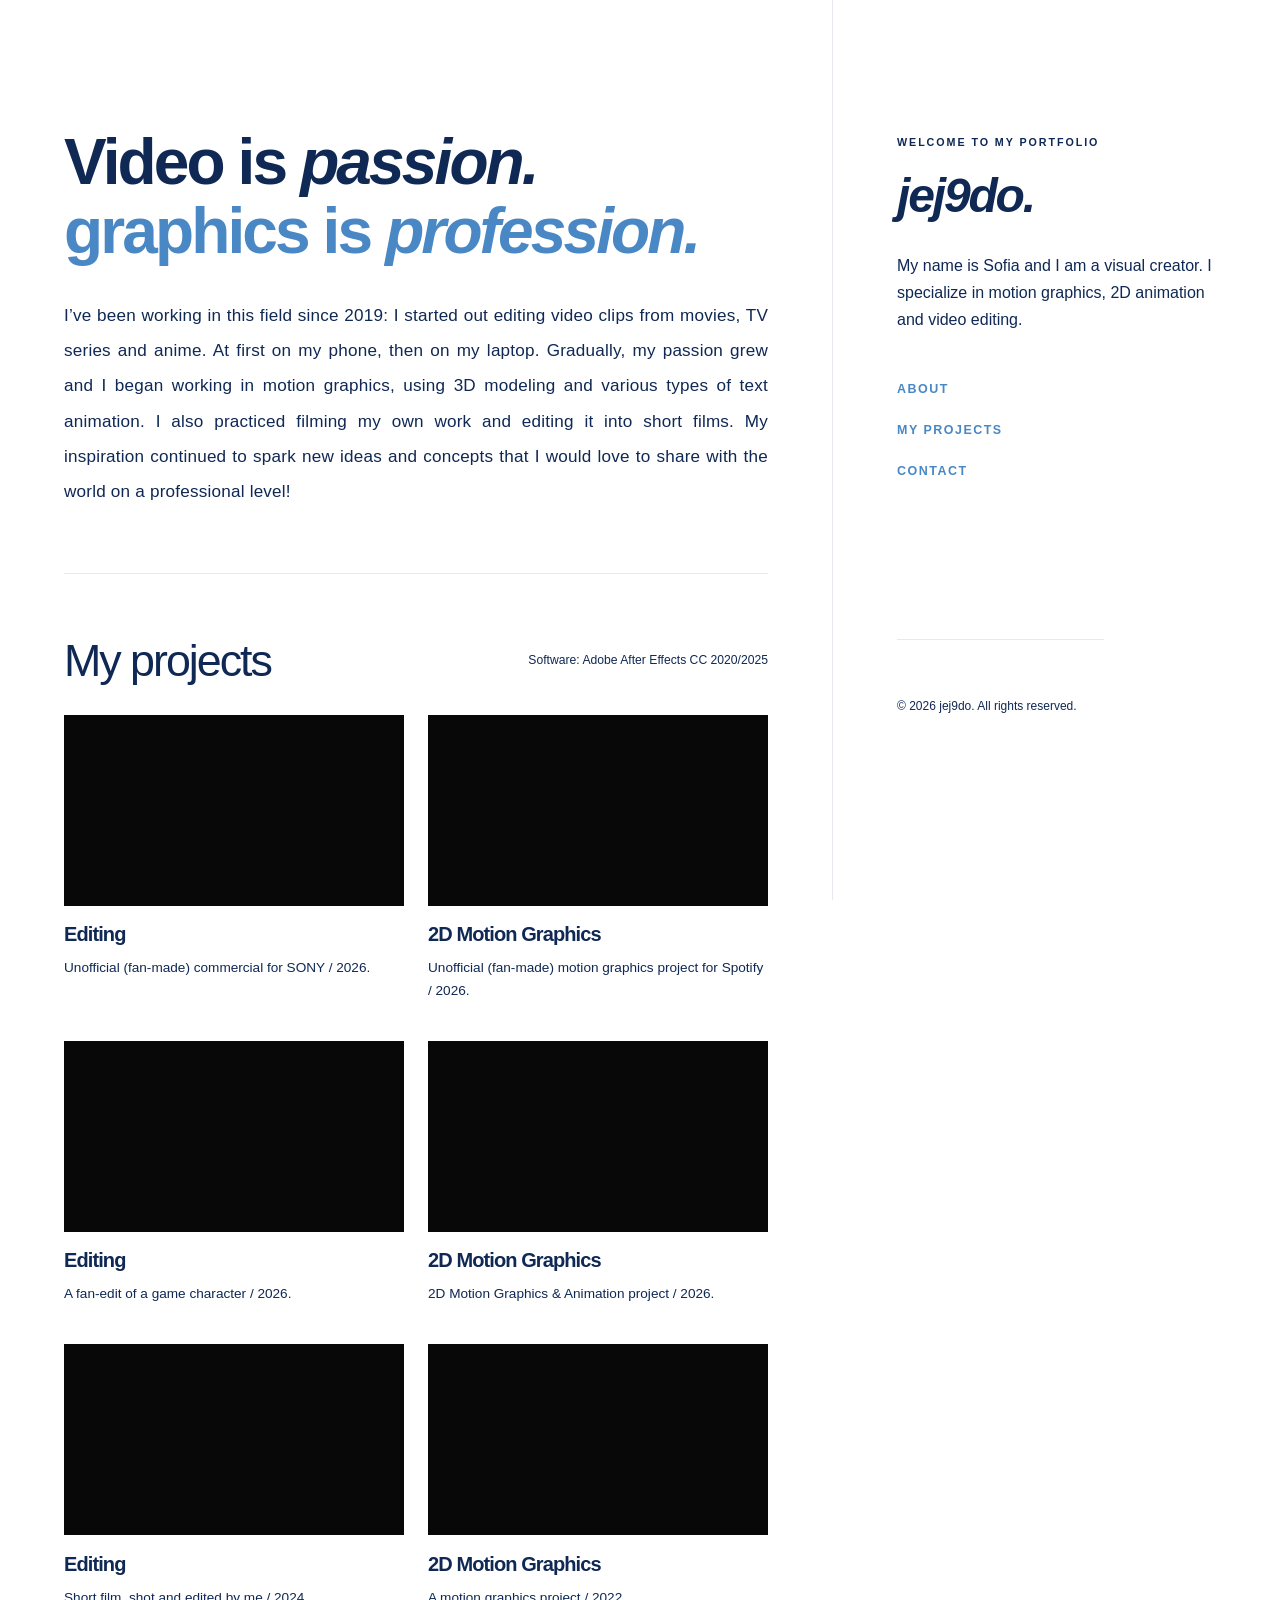
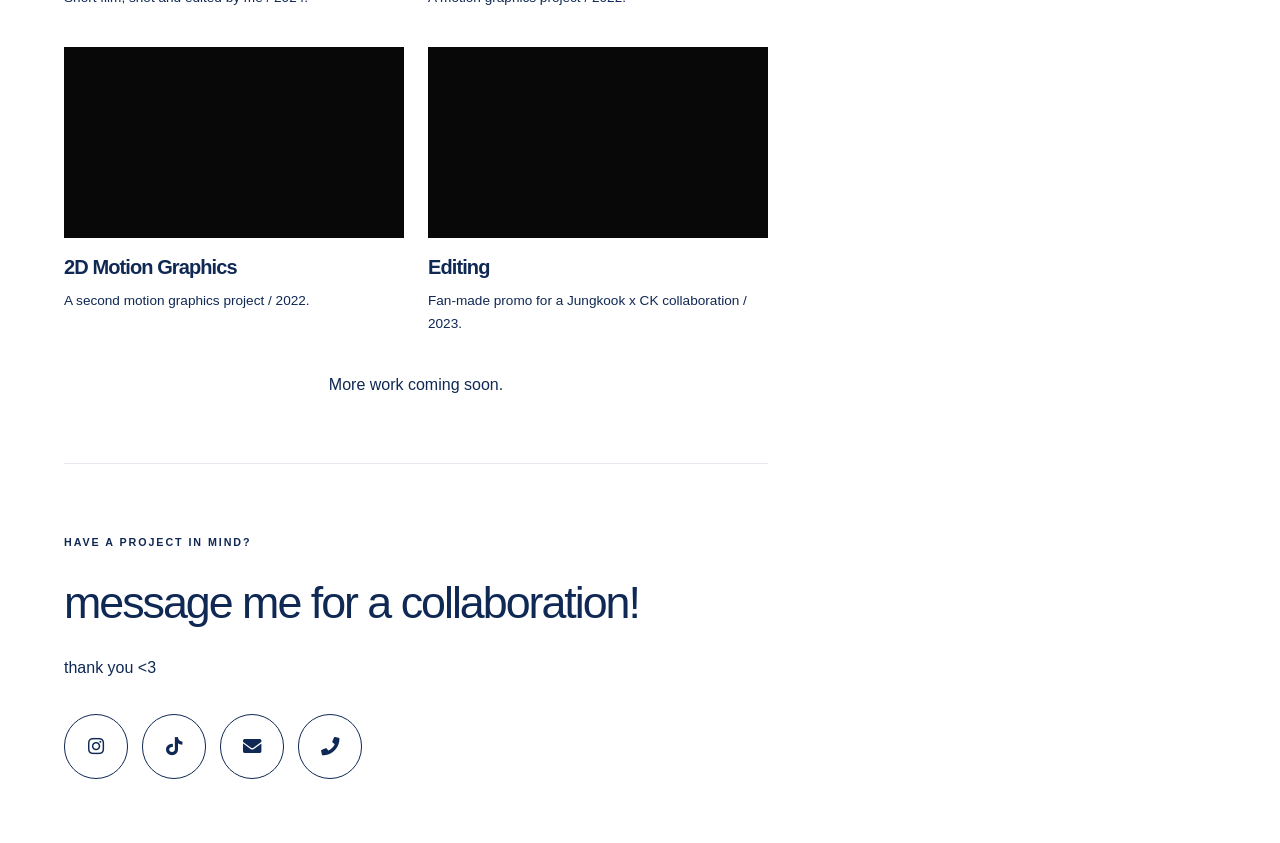
==== index.html @ 946a62a7 "Move welcome label to top of mobile header" ====
<!DOCTYPE HTML>
<html lang="en">
<head>
  <title>jej9do — Video Portfolio</title>
  <meta charset="utf-8" />
  <meta name="viewport" content="width=device-width, initial-scale=1" />
  <meta name="description" content="Video portfolio and visual work by jej9do." />
  <link rel="stylesheet" href="assets/css/main.css" />
  <link rel="stylesheet" href="assets/css/jej9do.css?v=27" />
</head>
<body class="is-preload">
  <header id="header">
    <div class="inner">
      <p class="eyebrow mobile-welcome">WELCOME TO MY PORTFOLIO</p>
      <a class="wordmark" href="#top" aria-label="jej9do home">jej9do<span>.</span></a>
      <p class="tagline">My name is Sofia and I am a visual creator. I specialize in motion graphics, 2D animation and video editing.</p>
      <nav class="site-nav" aria-label="Main navigation">
        <a href="#about">About</a>
        <a href="#work">My projects</a>
        <a href="#contact">Contact</a>
      </nav>
    </div>
  </header>

  <main id="main">
    <section id="about" class="intro">
      <h1>Video is <em>passion.</em><br /><span>graphics is <em>profession.</em></span></h1>
      <p class="intro-copy">I’ve been working in this field since 2019: I started out editing video clips from movies, TV series and anime. At first on my phone, then on my laptop. Gradually, my passion grew and I began working in motion graphics, using 3D modeling and various types of text animation. I also practiced filming my own work and editing it into short films. My inspiration continued to spark new ideas and concepts that I would love to share with the world on a professional level!</p>
    </section>

    <section id="work">
      <div class="project-topline">
        <div class="project-heading">
          <h2>My projects</h2>
        </div>
        <div class="project-software">
          <p><strong>Software:</strong> Adobe After Effects CC 2020/2025</p>
        </div>
      </div>
      <div class="row video-grid">
        <article class="col-6 col-12-xsmall work-item">
          <div class="video-frame video-embed"><iframe src="https://player.vimeo.com/video/1247370291" title="Editing project" allow="autoplay; encrypted-media" allowfullscreen loading="lazy"></iframe></div>
          <p class="project-type"></p><h3>Editing</h3><p>Unofficial (fan-made) commercial for SONY / 2026.</p>
        </article>
        <article class="col-6 col-12-xsmall work-item">
          <div class="video-frame video-embed"><iframe src="https://player.vimeo.com/video/1247359311" title="2D Motion Graphics" allow="autoplay; encrypted-media" allowfullscreen loading="lazy"></iframe></div>
          <p class="project-type"></p><h3>2D Motion Graphics</h3><p>Unofficial (fan-made) motion graphics project for Spotify / 2026.</p>
        </article>
        <article class="col-6 col-12-xsmall work-item">
          <div class="video-frame video-embed"><iframe src="https://player.vimeo.com/video/1247359469" title="Fan-edit" allow="autoplay; encrypted-media" allowfullscreen loading="lazy"></iframe></div>
          <p class="project-type"></p><h3>Editing</h3><p>A fan-edit of a game character / 2026.</p>
        </article>
        <article class="col-6 col-12-xsmall work-item">
          <div class="video-frame video-embed"><iframe src="https://player.vimeo.com/video/1247359435" title="2D Motion Graphics" allow="autoplay; encrypted-media" allowfullscreen loading="lazy"></iframe></div>
          <p class="project-type"></p><h3>2D Motion Graphics</h3><p>2D Motion Graphics & Animation project / 2026.</p>
        </article>
        <article class="col-6 col-12-xsmall work-item">
          <div class="video-frame video-embed"><iframe src="https://player.vimeo.com/video/1247376517" title="Editing project" allow="autoplay; encrypted-media" allowfullscreen loading="lazy"></iframe></div>
          <p class="project-type"></p><h3>Editing</h3><p>Short film, shot and edited by me / 2024.</p>
        </article>
        <article class="col-6 col-12-xsmall work-item featured-work">
          <div class="video-frame video-embed"><iframe src="https://player.vimeo.com/video/1247359525" title="2D Motion Graphics" allow="autoplay; encrypted-media" allowfullscreen loading="lazy"></iframe></div>
          <p class="project-type"></p><h3>2D Motion Graphics</h3><p>A motion graphics project / 2022.</p>
        </article>
        <article class="col-6 col-12-xsmall work-item">
          <div class="video-frame video-embed"><iframe src="https://player.vimeo.com/video/1247361205" title="2D Motion Graphics" allow="autoplay; encrypted-media" allowfullscreen loading="lazy"></iframe></div>
          <p class="project-type"></p><h3>2D Motion Graphics</h3><p>A second motion graphics project / 2022.</p>
        </article>
        <article class="col-6 col-12-xsmall work-item">
          <div class="video-frame video-embed"><iframe src="https://player.vimeo.com/video/1247389402" title="Editing project" allow="autoplay; encrypted-media" allowfullscreen loading="lazy"></iframe></div>
          <p class="project-type"></p><h3>Editing</h3><p>Fan-made promo for a Jungkook x CK collaboration / 2023.</p>
        </article>
      </div>
      <p class="portfolio-note">More work coming soon.</p>
    </section>

    <section id="contact">
      <p class="eyebrow">HAVE A PROJECT IN MIND?</p>
      <h2>message me for a collaboration!</h2>
      <p class="contact-copy">thank you &lt;3</p>
      <div class="contact-links" aria-label="Contact links">
        <a class="contact-button" href="https://www.instagram.com/jej9do/" target="_blank" rel="noopener noreferrer" aria-label="Instagram" title="Instagram"><i class="fab fa-instagram" aria-hidden="true"></i></a>
        <a class="contact-button" href="https://www.tiktok.com/@m4njigg?_r=1&_t=ZS-9BElukKrOI1" target="_blank" rel="noopener noreferrer" aria-label="TikTok" title="TikTok"><i class="fab fa-tiktok" aria-hidden="true"></i></a>
        <a class="contact-button" href="mailto:sofiarzn21@icloud.com" aria-label="Email" title="Email"><i class="fas fa-envelope" aria-hidden="true"></i></a>
        <a class="contact-button" href="tel:+4367762326034" aria-label="Phone" title="Phone"><i class="fas fa-phone" aria-hidden="true"></i></a>
      </div>
    </section>
  </main>

  <footer id="footer">
    <div class="inner">
      <p class="copyright">© 2026 jej9do. All rights reserved.</p>
    </div>
  </footer>

  <script src="assets/js/jquery.min.js"></script>
  <script src="assets/js/browser.min.js"></script>
  <script src="assets/js/breakpoints.min.js"></script>
  <script src="assets/js/util.js"></script>
  <script src="assets/js/main.js"></script>
</body>
</html>
---- assets/css/main.css ----
@import url("fontawesome-all.min.css");
@import url("https://fonts.googleapis.com/css?family=Source+Sans+Pro:400,400italic");

/*
	Strata by HTML5 UP
	html5up.net | @ajlkn
	Free for personal and commercial use under the CCA 3.0 license (html5up.net/license)
*/

html, body, div, span, applet, object,
iframe, h1, h2, h3, h4, h5, h6, p, blockquote,
pre, a, abbr, acronym, address, big, cite,
code, del, dfn, em, img, ins, kbd, q, s, samp,
small, strike, strong, sub, sup, tt, var, b,
u, i, center, dl, dt, dd, ol, ul, li, fieldset,
form, label, legend, table, caption, tbody,
tfoot, thead, tr, th, td, article, aside,
canvas, details, embed, figure, figcaption,
footer, header, hgroup, menu, nav, output, ruby,
section, summary, time, mark, audio, video {
	margin: 0;
	padding: 0;
	border: 0;
	font-size: 100%;
	font: inherit;
	vertical-align: baseline;}

article, aside, details, figcaption, figure,
footer, header, hgroup, menu, nav, section {
	display: block;}

body {
	line-height: 1;
}

ol, ul {
	list-style: none;
}

blockquote, q {
	quotes: none;
}

	blockquote:before, blockquote:after, q:before, q:after {
		content: '';
		content: none;
	}

table {
	border-collapse: collapse;
	border-spacing: 0;
}

body {
	-webkit-text-size-adjust: none;
}

mark {
	background-color: transparent;
	color: inherit;
}

input::-moz-focus-inner {
	border: 0;
	padding: 0;
}

input, select, textarea {
	-moz-appearance: none;
	-webkit-appearance: none;
	-ms-appearance: none;
	appearance: none;
}

/* Basic */

	html {
		box-sizing: border-box;
	}

	*, *:before, *:after {
		box-sizing: inherit;
	}

	body {
		background: #fff;
	}

		body.is-preload *, body.is-preload *:before, body.is-preload *:after {
			-moz-animation: none !important;
			-webkit-animation: none !important;
			-ms-animation: none !important;
			animation: none !important;
			-moz-transition: none !important;
			-webkit-transition: none !important;
			-ms-transition: none !important;
			transition: none !important;
		}

	body, input, select, textarea {
		color: #a2a2a2;
		font-family: "Source Sans Pro", Helvetica, sans-serif;
		font-size: 16pt;
		font-weight: 400;
		line-height: 1.75em;
	}

	a {
		-moz-transition: color 0.2s ease-in-out, border-color 0.2s ease-in-out;
		-webkit-transition: color 0.2s ease-in-out, border-color 0.2s ease-in-out;
		-ms-transition: color 0.2s ease-in-out, border-color 0.2s ease-in-out;
		transition: color 0.2s ease-in-out, border-color 0.2s ease-in-out;
		border-bottom: dotted 1px;
		color: #49bf9d;
		text-decoration: none;
	}

		a:hover {
			border-bottom-color: transparent;
			color: #49bf9d !important;
			text-decoration: none;
		}

	strong, b {
		color: #787878;
		font-weight: 400;
	}

	em, i {
		font-style: italic;
	}

	p {
		margin: 0 0 2em 0;
	}

	h1, h2, h3, h4, h5, h6 {
		color: #787878;
		font-weight: 400;
		line-height: 1em;
		margin: 0 0 1em 0;
	}

		h1 a, h2 a, h3 a, h4 a, h5 a, h6 a {
			color: inherit;
			text-decoration: none;
		}

	h1 {
		font-size: 2em;
		line-height: 1.5em;
	}

	h2 {
		font-size: 1.5em;
		line-height: 1.5em;
	}

	h3 {
		font-size: 1.25em;
		line-height: 1.5em;
	}

	h4 {
		font-size: 1.1em;
		line-height: 1.5em;
	}

	h5 {
		font-size: 0.9em;
		line-height: 1.5em;
	}

	h6 {
		font-size: 0.7em;
		line-height: 1.5em;
	}

	sub {
		font-size: 0.8em;
		position: relative;
		top: 0.5em;
	}

	sup {
		font-size: 0.8em;
		position: relative;
		top: -0.5em;
	}

	hr {
		border: 0;
		border-bottom: solid 2px #efefef;
		margin: 2em 0;
	}

		hr.major {
			margin: 3em 0;
		}

	blockquote {
		border-left: solid 6px #efefef;
		font-style: italic;
		margin: 0 0 2em 0;
		padding: 0.5em 0 0.5em 1.5em;
	}

	code {
		background: #f7f7f7;
		border-radius: 0.35em;
		border: solid 2px #efefef;
		font-family: "Courier New", monospace;
		font-size: 0.9em;
		margin: 0 0.25em;
		padding: 0.25em 0.65em;
	}

	pre {
		-webkit-overflow-scrolling: touch;
		font-family: "Courier New", monospace;
		font-size: 0.9em;
		margin: 0 0 2em 0;
	}

		pre code {
			display: block;
			line-height: 1.75em;
			padding: 1em 1.5em;
			overflow-x: auto;
		}

	.align-left {
		text-align: left;
	}

	.align-center {
		text-align: center;
	}

	.align-right {
		text-align: right;
	}

/* Container */

	.container {
		margin: 0 auto;
		max-width: calc(100% - 4em);
		width: 100%;
	}

		.container.xsmall {
			width: 25%;
		}

		.container.small {
			width: 50%;
		}

		.container.medium {
			width: 75%;
		}

		.container.large {
			width: 125%;
		}

		.container.xlarge {
			width: 150%;
		}

		.container.max {
			width: 100%;
		}

		@media screen and (max-width: 980px) {

			.container {
				width: 100% !important;
				max-width: 100% !important;
			}

		}

		@media screen and (max-width: 480px) {

			.container {
				max-width: calc(100% - 3em);
			}

		}

/* Row */

	.row {
		display: flex;
		flex-wrap: wrap;
		box-sizing: border-box;
		align-items: stretch;
	}

		.row > * {
			box-sizing: border-box;
		}

		.row.gtr-uniform > * > :last-child {
			margin-bottom: 0;
		}

		.row.aln-left {
			justify-content: flex-start;
		}

		.row.aln-center {
			justify-content: center;
		}

		.row.aln-right {
			justify-content: flex-end;
		}

		.row.aln-top {
			align-items: flex-start;
		}

		.row.aln-middle {
			align-items: center;
		}

		.row.aln-bottom {
			align-items: flex-end;
		}

		.row > .imp {
			order: -1;
		}

		.row > .col-1 {
			width: 8.33333%;
		}

		.row > .off-1 {
			margin-left: 8.33333%;
		}

		.row > .col-2 {
			width: 16.66667%;
		}

		.row > .off-2 {
			margin-left: 16.66667%;
		}

		.row > .col-3 {
			width: 25%;
		}

		.row > .off-3 {
			margin-left: 25%;
		}

		.row > .col-4 {
			width: 33.33333%;
		}

		.row > .off-4 {
			margin-left: 33.33333%;
		}

		.row > .col-5 {
			width: 41.66667%;
		}

		.row > .off-5 {
			margin-left: 41.66667%;
		}

		.row > .col-6 {
			width: 50%;
		}

		.row > .off-6 {
			margin-left: 50%;
		}

		.row > .col-7 {
			width: 58.33333%;
		}

		.row > .off-7 {
			margin-left: 58.33333%;
		}

		.row > .col-8 {
			width: 66.66667%;
		}

		.row > .off-8 {
			margin-left: 66.66667%;
		}

		.row > .col-9 {
			width: 75%;
		}

		.row > .off-9 {
			margin-left: 75%;
		}

		.row > .col-10 {
			width: 83.33333%;
		}

		.row > .off-10 {
			margin-left: 83.33333%;
		}

		.row > .col-11 {
			width: 91.66667%;
		}

		.row > .off-11 {
			margin-left: 91.66667%;
		}

		.row > .col-12 {
			width: 100%;
		}

		.row > .off-12 {
			margin-left: 100%;
		}

		.row.gtr-0 {
			margin-top: 0;
			margin-left: 0em;
		}

			.row.gtr-0 > * {
				padding: 0 0 0 0em;
			}

			.row.gtr-0.gtr-uniform {
				margin-top: 0em;
			}

				.row.gtr-0.gtr-uniform > * {
					padding-top: 0em;
				}

		.row.gtr-25 {
			margin-top: 0;
			margin-left: -0.625em;
		}

			.row.gtr-25 > * {
				padding: 0 0 0 0.625em;
			}

			.row.gtr-25.gtr-uniform {
				margin-top: -0.625em;
			}

				.row.gtr-25.gtr-uniform > * {
					padding-top: 0.625em;
				}

		.row.gtr-50 {
			margin-top: 0;
			margin-left: -1.25em;
		}

			.row.gtr-50 > * {
				padding: 0 0 0 1.25em;
			}

			.row.gtr-50.gtr-uniform {
				margin-top: -1.25em;
			}

				.row.gtr-50.gtr-uniform > * {
					padding-top: 1.25em;
				}

		.row {
			margin-top: 0;
			margin-left: -2.5em;
		}

			.row > * {
				padding: 0 0 0 2.5em;
			}

			.row.gtr-uniform {
				margin-top: -2.5em;
			}

				.row.gtr-uniform > * {
					padding-top: 2.5em;
				}

		.row.gtr-150 {
			margin-top: 0;
			margin-left: -3.75em;
		}

			.row.gtr-150 > * {
				padding: 0 0 0 3.75em;
			}

			.row.gtr-150.gtr-uniform {
				margin-top: -3.75em;
			}

				.row.gtr-150.gtr-uniform > * {
					padding-top: 3.75em;
				}

		.row.gtr-200 {
			margin-top: 0;
			margin-left: -5em;
		}

			.row.gtr-200 > * {
				padding: 0 0 0 5em;
			}

			.row.gtr-200.gtr-uniform {
				margin-top: -5em;
			}

				.row.gtr-200.gtr-uniform > * {
					padding-top: 5em;
				}

		@media screen and (max-width: 1800px) {

			.row {
				display: flex;
				flex-wrap: wrap;
				box-sizing: border-box;
				align-items: stretch;
			}

				.row > * {
					box-sizing: border-box;
				}

				.row.gtr-uniform > * > :last-child {
					margin-bottom: 0;
				}

				.row.aln-left {
					justify-content: flex-start;
				}

				.row.aln-center {
					justify-content: center;
				}

				.row.aln-right {
					justify-content: flex-end;
				}

				.row.aln-top {
					align-items: flex-start;
				}

				.row.aln-middle {
					align-items: center;
				}

				.row.aln-bottom {
					align-items: flex-end;
				}

				.row > .imp-xlarge {
					order: -1;
				}

				.row > .col-1-xlarge {
					width: 8.33333%;
				}

				.row > .off-1-xlarge {
					margin-left: 8.33333%;
				}

				.row > .col-2-xlarge {
					width: 16.66667%;
				}

				.row > .off-2-xlarge {
					margin-left: 16.66667%;
				}

				.row > .col-3-xlarge {
					width: 25%;
				}

				.row > .off-3-xlarge {
					margin-left: 25%;
				}

				.row > .col-4-xlarge {
					width: 33.33333%;
				}

				.row > .off-4-xlarge {
					margin-left: 33.33333%;
				}

				.row > .col-5-xlarge {
					width: 41.66667%;
				}

				.row > .off-5-xlarge {
					margin-left: 41.66667%;
				}

				.row > .col-6-xlarge {
					width: 50%;
				}

				.row > .off-6-xlarge {
					margin-left: 50%;
				}

				.row > .col-7-xlarge {
					width: 58.33333%;
				}

				.row > .off-7-xlarge {
					margin-left: 58.33333%;
				}

				.row > .col-8-xlarge {
					width: 66.66667%;
				}

				.row > .off-8-xlarge {
					margin-left: 66.66667%;
				}

				.row > .col-9-xlarge {
					width: 75%;
				}

				.row > .off-9-xlarge {
					margin-left: 75%;
				}

				.row > .col-10-xlarge {
					width: 83.33333%;
				}

				.row > .off-10-xlarge {
					margin-left: 83.33333%;
				}

				.row > .col-11-xlarge {
					width: 91.66667%;
				}

				.row > .off-11-xlarge {
					margin-left: 91.66667%;
				}

				.row > .col-12-xlarge {
					width: 100%;
				}

				.row > .off-12-xlarge {
					margin-left: 100%;
				}

				.row.gtr-0 {
					margin-top: 0;
					margin-left: 0em;
				}

					.row.gtr-0 > * {
						padding: 0 0 0 0em;
					}

					.row.gtr-0.gtr-uniform {
						margin-top: 0em;
					}

						.row.gtr-0.gtr-uniform > * {
							padding-top: 0em;
						}

				.row.gtr-25 {
					margin-top: 0;
					margin-left: -0.625em;
				}

					.row.gtr-25 > * {
						padding: 0 0 0 0.625em;
					}

					.row.gtr-25.gtr-uniform {
						margin-top: -0.625em;
					}

						.row.gtr-25.gtr-uniform > * {
							padding-top: 0.625em;
						}

				.row.gtr-50 {
					margin-top: 0;
					margin-left: -1.25em;
				}

					.row.gtr-50 > * {
						padding: 0 0 0 1.25em;
					}

					.row.gtr-50.gtr-uniform {
						margin-top: -1.25em;
					}

						.row.gtr-50.gtr-uniform > * {
							padding-top: 1.25em;
						}

				.row {
					margin-top: 0;
					margin-left: -2.5em;
				}

					.row > * {
						padding: 0 0 0 2.5em;
					}

					.row.gtr-uniform {
						margin-top: -2.5em;
					}

						.row.gtr-uniform > * {
							padding-top: 2.5em;
						}

				.row.gtr-150 {
					margin-top: 0;
					margin-left: -3.75em;
				}

					.row.gtr-150 > * {
						padding: 0 0 0 3.75em;
					}

					.row.gtr-150.gtr-uniform {
						margin-top: -3.75em;
					}

						.row.gtr-150.gtr-uniform > * {
							padding-top: 3.75em;
						}

				.row.gtr-200 {
					margin-top: 0;
					margin-left: -5em;
				}

					.row.gtr-200 > * {
						padding: 0 0 0 5em;
					}

					.row.gtr-200.gtr-uniform {
						margin-top: -5em;
					}

						.row.gtr-200.gtr-uniform > * {
							padding-top: 5em;
						}

		}

		@media screen and (max-width: 1280px) {

			.row {
				display: flex;
				flex-wrap: wrap;
				box-sizing: border-box;
				align-items: stretch;
			}

				.row > * {
					box-sizing: border-box;
				}

				.row.gtr-uniform > * > :last-child {
					margin-bottom: 0;
				}

				.row.aln-left {
					justify-content: flex-start;
				}

				.row.aln-center {
					justify-content: center;
				}

				.row.aln-right {
					justify-content: flex-end;
				}

				.row.aln-top {
					align-items: flex-start;
				}

				.row.aln-middle {
					align-items: center;
				}

				.row.aln-bottom {
					align-items: flex-end;
				}

				.row > .imp-large {
					order: -1;
				}

				.row > .col-1-large {
					width: 8.33333%;
				}

				.row > .off-1-large {
					margin-left: 8.33333%;
				}

				.row > .col-2-large {
					width: 16.66667%;
				}

				.row > .off-2-large {
					margin-left: 16.66667%;
				}

				.row > .col-3-large {
					width: 25%;
				}

				.row > .off-3-large {
					margin-left: 25%;
				}

				.row > .col-4-large {
					width: 33.33333%;
				}

				.row > .off-4-large {
					margin-left: 33.33333%;
				}

				.row > .col-5-large {
					width: 41.66667%;
				}

				.row > .off-5-large {
					margin-left: 41.66667%;
				}

				.row > .col-6-large {
					width: 50%;
				}

				.row > .off-6-large {
					margin-left: 50%;
				}

				.row > .col-7-large {
					width: 58.33333%;
				}

				.row > .off-7-large {
					margin-left: 58.33333%;
				}

				.row > .col-8-large {
					width: 66.66667%;
				}

				.row > .off-8-large {
					margin-left: 66.66667%;
				}

				.row > .col-9-large {
					width: 75%;
				}

				.row > .off-9-large {
					margin-left: 75%;
				}

				.row > .col-10-large {
					width: 83.33333%;
				}

				.row > .off-10-large {
					margin-left: 83.33333%;
				}

				.row > .col-11-large {
					width: 91.66667%;
				}

				.row > .off-11-large {
					margin-left: 91.66667%;
				}

				.row > .col-12-large {
					width: 100%;
				}

				.row > .off-12-large {
					margin-left: 100%;
				}

				.row.gtr-0 {
					margin-top: 0;
					margin-left: 0em;
				}

					.row.gtr-0 > * {
						padding: 0 0 0 0em;
					}

					.row.gtr-0.gtr-uniform {
						margin-top: 0em;
					}

						.row.gtr-0.gtr-uniform > * {
							padding-top: 0em;
						}

				.row.gtr-25 {
					margin-top: 0;
					margin-left: -0.5em;
				}

					.row.gtr-25 > * {
						padding: 0 0 0 0.5em;
					}

					.row.gtr-25.gtr-uniform {
						margin-top: -0.5em;
					}

						.row.gtr-25.gtr-uniform > * {
							padding-top: 0.5em;
						}

				.row.gtr-50 {
					margin-top: 0;
					margin-left: -1em;
				}

					.row.gtr-50 > * {
						padding: 0 0 0 1em;
					}

					.row.gtr-50.gtr-uniform {
						margin-top: -1em;
					}

						.row.gtr-50.gtr-uniform > * {
							padding-top: 1em;
						}

				.row {
					margin-top: 0;
					margin-left: -2em;
				}

					.row > * {
						padding: 0 0 0 2em;
					}

					.row.gtr-uniform {
						margin-top: -2em;
					}

						.row.gtr-uniform > * {
							padding-top: 2em;
						}

				.row.gtr-150 {
					margin-top: 0;
					margin-left: -3em;
				}

					.row.gtr-150 > * {
						padding: 0 0 0 3em;
					}

					.row.gtr-150.gtr-uniform {
						margin-top: -3em;
					}

						.row.gtr-150.gtr-uniform > * {
							padding-top: 3em;
						}

				.row.gtr-200 {
					margin-top: 0;
					margin-left: -4em;
				}

					.row.gtr-200 > * {
						padding: 0 0 0 4em;
					}

					.row.gtr-200.gtr-uniform {
						margin-top: -4em;
					}

						.row.gtr-200.gtr-uniform > * {
							padding-top: 4em;
						}

		}

		@media screen and (max-width: 980px) {

			.row {
				display: flex;
				flex-wrap: wrap;
				box-sizing: border-box;
				align-items: stretch;
			}

				.row > * {
					box-sizing: border-box;
				}

				.row.gtr-uniform > * > :last-child {
					margin-bottom: 0;
				}

				.row.aln-left {
					justify-content: flex-start;
				}

				.row.aln-center {
					justify-content: center;
				}

				.row.aln-right {
					justify-content: flex-end;
				}

				.row.aln-top {
					align-items: flex-start;
				}

				.row.aln-middle {
					align-items: center;
				}

				.row.aln-bottom {
					align-items: flex-end;
				}

				.row > .imp-medium {
					order: -1;
				}

				.row > .col-1-medium {
					width: 8.33333%;
				}

				.row > .off-1-medium {
					margin-left: 8.33333%;
				}

				.row > .col-2-medium {
					width: 16.66667%;
				}

				.row > .off-2-medium {
					margin-left: 16.66667%;
				}

				.row > .col-3-medium {
					width: 25%;
				}

				.row > .off-3-medium {
					margin-left: 25%;
				}

				.row > .col-4-medium {
					width: 33.33333%;
				}

				.row > .off-4-medium {
					margin-left: 33.33333%;
				}

				.row > .col-5-medium {
					width: 41.66667%;
				}

				.row > .off-5-medium {
					margin-left: 41.66667%;
				}

				.row > .col-6-medium {
					width: 50%;
				}

				.row > .off-6-medium {
					margin-left: 50%;
				}

				.row > .col-7-medium {
					width: 58.33333%;
				}

				.row > .off-7-medium {
					margin-left: 58.33333%;
				}

				.row > .col-8-medium {
					width: 66.66667%;
				}

				.row > .off-8-medium {
					margin-left: 66.66667%;
				}

				.row > .col-9-medium {
					width: 75%;
				}

				.row > .off-9-medium {
					margin-left: 75%;
				}

				.row > .col-10-medium {
					width: 83.33333%;
				}

				.row > .off-10-medium {
					margin-left: 83.33333%;
				}

				.row > .col-11-medium {
					width: 91.66667%;
				}

				.row > .off-11-medium {
					margin-left: 91.66667%;
				}

				.row > .col-12-medium {
					width: 100%;
				}

				.row > .off-12-medium {
					margin-left: 100%;
				}

				.row.gtr-0 {
					margin-top: 0;
					margin-left: 0em;
				}

					.row.gtr-0 > * {
						padding: 0 0 0 0em;
					}

					.row.gtr-0.gtr-uniform {
						margin-top: 0em;
					}

						.row.gtr-0.gtr-uniform > * {
							padding-top: 0em;
						}

				.row.gtr-25 {
					margin-top: 0;
					margin-left: -0.5em;
				}

					.row.gtr-25 > * {
						padding: 0 0 0 0.5em;
					}

					.row.gtr-25.gtr-uniform {
						margin-top: -0.5em;
					}

						.row.gtr-25.gtr-uniform > * {
							padding-top: 0.5em;
						}

				.row.gtr-50 {
					margin-top: 0;
					margin-left: -1em;
				}

					.row.gtr-50 > * {
						padding: 0 0 0 1em;
					}

					.row.gtr-50.gtr-uniform {
						margin-top: -1em;
					}

						.row.gtr-50.gtr-uniform > * {
							padding-top: 1em;
						}

				.row {
					margin-top: 0;
					margin-left: -2em;
				}

					.row > * {
						padding: 0 0 0 2em;
					}

					.row.gtr-uniform {
						margin-top: -2em;
					}

						.row.gtr-uniform > * {
							padding-top: 2em;
						}

				.row.gtr-150 {
					margin-top: 0;
					margin-left: -3em;
				}

					.row.gtr-150 > * {
						padding: 0 0 0 3em;
					}

					.row.gtr-150.gtr-uniform {
						margin-top: -3em;
					}

						.row.gtr-150.gtr-uniform > * {
							padding-top: 3em;
						}

				.row.gtr-200 {
					margin-top: 0;
					margin-left: -4em;
				}

					.row.gtr-200 > * {
						padding: 0 0 0 4em;
					}

					.row.gtr-200.gtr-uniform {
						margin-top: -4em;
					}

						.row.gtr-200.gtr-uniform > * {
							padding-top: 4em;
						}

		}

		@media screen and (max-width: 736px) {

			.row {
				display: flex;
				flex-wrap: wrap;
				box-sizing: border-box;
				align-items: stretch;
			}

				.row > * {
					box-sizing: border-box;
				}

				.row.gtr-uniform > * > :last-child {
					margin-bottom: 0;
				}

				.row.aln-left {
					justify-content: flex-start;
				}

				.row.aln-center {
					justify-content: center;
				}

				.row.aln-right {
					justify-content: flex-end;
				}

				.row.aln-top {
					align-items: flex-start;
				}

				.row.aln-middle {
					align-items: center;
				}

				.row.aln-bottom {
					align-items: flex-end;
				}

				.row > .imp-small {
					order: -1;
				}

				.row > .col-1-small {
					width: 8.33333%;
				}

				.row > .off-1-small {
					margin-left: 8.33333%;
				}

				.row > .col-2-small {
					width: 16.66667%;
				}

				.row > .off-2-small {
					margin-left: 16.66667%;
				}

				.row > .col-3-small {
					width: 25%;
				}

				.row > .off-3-small {
					margin-left: 25%;
				}

				.row > .col-4-small {
					width: 33.33333%;
				}

				.row > .off-4-small {
					margin-left: 33.33333%;
				}

				.row > .col-5-small {
					width: 41.66667%;
				}

				.row > .off-5-small {
					margin-left: 41.66667%;
				}

				.row > .col-6-small {
					width: 50%;
				}

				.row > .off-6-small {
					margin-left: 50%;
				}

				.row > .col-7-small {
					width: 58.33333%;
				}

				.row > .off-7-small {
					margin-left: 58.33333%;
				}

				.row > .col-8-small {
					width: 66.66667%;
				}

				.row > .off-8-small {
					margin-left: 66.66667%;
				}

				.row > .col-9-small {
					width: 75%;
				}

				.row > .off-9-small {
					margin-left: 75%;
				}

				.row > .col-10-small {
					width: 83.33333%;
				}

				.row > .off-10-small {
					margin-left: 83.33333%;
				}

				.row > .col-11-small {
					width: 91.66667%;
				}

				.row > .off-11-small {
					margin-left: 91.66667%;
				}

				.row > .col-12-small {
					width: 100%;
				}

				.row > .off-12-small {
					margin-left: 100%;
				}

				.row.gtr-0 {
					margin-top: 0;
					margin-left: 0em;
				}

					.row.gtr-0 > * {
						padding: 0 0 0 0em;
					}

					.row.gtr-0.gtr-uniform {
						margin-top: 0em;
					}

						.row.gtr-0.gtr-uniform > * {
							padding-top: 0em;
						}

				.row.gtr-25 {
					margin-top: 0;
					margin-left: -0.375em;
				}

					.row.gtr-25 > * {
						padding: 0 0 0 0.375em;
					}

					.row.gtr-25.gtr-uniform {
						margin-top: -0.375em;
					}

						.row.gtr-25.gtr-uniform > * {
							padding-top: 0.375em;
						}

				.row.gtr-50 {
					margin-top: 0;
					margin-left: -0.75em;
				}

					.row.gtr-50 > * {
						padding: 0 0 0 0.75em;
					}

					.row.gtr-50.gtr-uniform {
						margin-top: -0.75em;
					}

						.row.gtr-50.gtr-uniform > * {
							padding-top: 0.75em;
						}

				.row {
					margin-top: 0;
					margin-left: -1.5em;
				}

					.row > * {
						padding: 0 0 0 1.5em;
					}

					.row.gtr-uniform {
						margin-top: -1.5em;
					}

						.row.gtr-uniform > * {
							padding-top: 1.5em;
						}

				.row.gtr-150 {
					margin-top: 0;
					margin-left: -2.25em;
				}

					.row.gtr-150 > * {
						padding: 0 0 0 2.25em;
					}

					.row.gtr-150.gtr-uniform {
						margin-top: -2.25em;
					}

						.row.gtr-150.gtr-uniform > * {
							padding-top: 2.25em;
						}

				.row.gtr-200 {
					margin-top: 0;
					margin-left: -3em;
				}

					.row.gtr-200 > * {
						padding: 0 0 0 3em;
					}

					.row.gtr-200.gtr-uniform {
						margin-top: -3em;
					}

						.row.gtr-200.gtr-uniform > * {
							padding-top: 3em;
						}

		}

		@media screen and (max-width: 480px) {

			.row {
				display: flex;
				flex-wrap: wrap;
				box-sizing: border-box;
				align-items: stretch;
			}

				.row > * {
					box-sizing: border-box;
				}

				.row.gtr-uniform > * > :last-child {
					margin-bottom: 0;
				}

				.row.aln-left {
					justify-content: flex-start;
				}

				.row.aln-center {
					justify-content: center;
				}

				.row.aln-right {
					justify-content: flex-end;
				}

				.row.aln-top {
					align-items: flex-start;
				}

				.row.aln-middle {
					align-items: center;
				}

				.row.aln-bottom {
					align-items: flex-end;
				}

				.row > .imp-xsmall {
					order: -1;
				}

				.row > .col-1-xsmall {
					width: 8.33333%;
				}

				.row > .off-1-xsmall {
					margin-left: 8.33333%;
				}

				.row > .col-2-xsmall {
					width: 16.66667%;
				}

				.row > .off-2-xsmall {
					margin-left: 16.66667%;
				}

				.row > .col-3-xsmall {
					width: 25%;
				}

				.row > .off-3-xsmall {
					margin-left: 25%;
				}

				.row > .col-4-xsmall {
					width: 33.33333%;
				}

				.row > .off-4-xsmall {
					margin-left: 33.33333%;
				}

				.row > .col-5-xsmall {
					width: 41.66667%;
				}

				.row > .off-5-xsmall {
					margin-left: 41.66667%;
				}

				.row > .col-6-xsmall {
					width: 50%;
				}

				.row > .off-6-xsmall {
					margin-left: 50%;
				}

				.row > .col-7-xsmall {
					width: 58.33333%;
				}

				.row > .off-7-xsmall {
					margin-left: 58.33333%;
				}

				.row > .col-8-xsmall {
					width: 66.66667%;
				}

				.row > .off-8-xsmall {
					margin-left: 66.66667%;
				}

				.row > .col-9-xsmall {
					width: 75%;
				}

				.row > .off-9-xsmall {
					margin-left: 75%;
				}

				.row > .col-10-xsmall {
					width: 83.33333%;
				}

				.row > .off-10-xsmall {
					margin-left: 83.33333%;
				}

				.row > .col-11-xsmall {
					width: 91.66667%;
				}

				.row > .off-11-xsmall {
					margin-left: 91.66667%;
				}

				.row > .col-12-xsmall {
					width: 100%;
				}

				.row > .off-12-xsmall {
					margin-left: 100%;
				}

				.row.gtr-0 {
					margin-top: 0;
					margin-left: 0em;
				}

					.row.gtr-0 > * {
						padding: 0 0 0 0em;
					}

					.row.gtr-0.gtr-uniform {
						margin-top: 0em;
					}

						.row.gtr-0.gtr-uniform > * {
							padding-top: 0em;
						}

				.row.gtr-25 {
					margin-top: 0;
					margin-left: -0.375em;
				}

					.row.gtr-25 > * {
						padding: 0 0 0 0.375em;
					}

					.row.gtr-25.gtr-uniform {
						margin-top: -0.375em;
					}

						.row.gtr-25.gtr-uniform > * {
							padding-top: 0.375em;
						}

				.row.gtr-50 {
					margin-top: 0;
					margin-left: -0.75em;
				}

					.row.gtr-50 > * {
						padding: 0 0 0 0.75em;
					}

					.row.gtr-50.gtr-uniform {
						margin-top: -0.75em;
					}

						.row.gtr-50.gtr-uniform > * {
							padding-top: 0.75em;
						}

				.row {
					margin-top: 0;
					margin-left: -1.5em;
				}

					.row > * {
						padding: 0 0 0 1.5em;
					}

					.row.gtr-uniform {
						margin-top: -1.5em;
					}

						.row.gtr-uniform > * {
							padding-top: 1.5em;
						}

				.row.gtr-150 {
					margin-top: 0;
					margin-left: -2.25em;
				}

					.row.gtr-150 > * {
						padding: 0 0 0 2.25em;
					}

					.row.gtr-150.gtr-uniform {
						margin-top: -2.25em;
					}

						.row.gtr-150.gtr-uniform > * {
							padding-top: 2.25em;
						}

				.row.gtr-200 {
					margin-top: 0;
					margin-left: -3em;
				}

					.row.gtr-200 > * {
						padding: 0 0 0 3em;
					}

					.row.gtr-200.gtr-uniform {
						margin-top: -3em;
					}

						.row.gtr-200.gtr-uniform > * {
							padding-top: 3em;
						}

		}

/* Section/Article */

	section.special, article.special {
		text-align: center;
	}

	header p {
		color: #b2b2b2;
		position: relative;
		margin: 0 0 1.5em 0;
	}

	header h2 + p {
		font-size: 1.25em;
		margin-top: -1em;
		line-height: 1.5em;
	}

	header h3 + p {
		font-size: 1.1em;
		margin-top: -0.8em;
		line-height: 1.5em;
	}

	header h4 + p,
	header h5 + p,
	header h6 + p {
		font-size: 0.9em;
		margin-top: -0.6em;
		line-height: 1.5em;
	}

	header.major h2 {
		font-size: 2em;
	}

/* Form */

	form {
		margin: 0 0 2em 0;
	}

	label {
		color: #787878;
		display: block;
		font-size: 0.9em;
		font-weight: 400;
		margin: 0 0 1em 0;
	}

	input[type="text"],
	input[type="password"],
	input[type="email"],
	select,
	textarea {
		-moz-appearance: none;
		-webkit-appearance: none;
		-ms-appearance: none;
		appearance: none;
		background: #f7f7f7;
		border-radius: 0.35em;
		border: solid 2px transparent;
		color: inherit;
		display: block;
		outline: 0;
		padding: 0 0.75em;
		text-decoration: none;
		width: 100%;
	}

		input[type="text"]:invalid,
		input[type="password"]:invalid,
		input[type="email"]:invalid,
		select:invalid,
		textarea:invalid {
			box-shadow: none;
		}

		input[type="text"]:focus,
		input[type="password"]:focus,
		input[type="email"]:focus,
		select:focus,
		textarea:focus {
			border-color: #49bf9d;
		}

	select {
		background-image: url("data:image/svg+xml;charset=utf8,%3Csvg xmlns='http://www.w3.org/2000/svg' width='40' height='40' preserveAspectRatio='none' viewBox='0 0 40 40'%3E%3Cpath d='M9.4,12.3l10.4,10.4l10.4-10.4c0.2-0.2,0.5-0.4,0.9-0.4c0.3,0,0.6,0.1,0.9,0.4l3.3,3.3c0.2,0.2,0.4,0.5,0.4,0.9 c0,0.4-0.1,0.6-0.4,0.9L20.7,31.9c-0.2,0.2-0.5,0.4-0.9,0.4c-0.3,0-0.6-0.1-0.9-0.4L4.3,17.3c-0.2-0.2-0.4-0.5-0.4-0.9 c0-0.4,0.1-0.6,0.4-0.9l3.3-3.3c0.2-0.2,0.5-0.4,0.9-0.4S9.1,12.1,9.4,12.3z' fill='%23dfdfdf' /%3E%3C/svg%3E");
		background-size: 1.25rem;
		background-repeat: no-repeat;
		background-position: calc(100% - 1rem) center;
		height: 2.75em;
		padding-right: 2.75em;
		text-overflow: ellipsis;
	}

		select option {
			color: #787878;
			background: #fff;
		}

		select:focus::-ms-value {
			background-color: transparent;
		}

		select::-ms-expand {
			display: none;
		}

	input[type="text"],
	input[type="password"],
	input[type="email"],
	select {
		height: 2.75em;
	}

	textarea {
		padding: 0.75em;
	}

	input[type="checkbox"],
	input[type="radio"] {
		-moz-appearance: none;
		-webkit-appearance: none;
		-ms-appearance: none;
		appearance: none;
		display: block;
		float: left;
		margin-right: -2em;
		opacity: 0;
		width: 1em;
		z-index: -1;
	}

		input[type="checkbox"] + label,
		input[type="radio"] + label {
			text-decoration: none;
			color: #a2a2a2;
			cursor: pointer;
			display: inline-block;
			font-size: 1em;
			font-weight: 400;
			padding-left: 2.4em;
			padding-right: 0.75em;
			position: relative;
		}

			input[type="checkbox"] + label:before,
			input[type="radio"] + label:before {
				-moz-osx-font-smoothing: grayscale;
				-webkit-font-smoothing: antialiased;
				display: inline-block;
				font-style: normal;
				font-variant: normal;
				text-rendering: auto;
				line-height: 1;
				text-transform: none !important;
				font-family: 'Font Awesome 5 Free';
				font-weight: 900;
			}

			input[type="checkbox"] + label:before,
			input[type="radio"] + label:before {
				background: #f7f7f7;
				border-radius: 0.35em;
				border: solid 2px transparent;
				content: '';
				display: inline-block;
				font-size: 0.8em;
				height: 2.0625em;
				left: 0;
				line-height: 1.85625em;
				position: absolute;
				text-align: center;
				top: 0;
				width: 2.0625em;
			}

		input[type="checkbox"]:checked + label:before,
		input[type="radio"]:checked + label:before {
			background: #787878;
			border-color: #787878;
			color: #fff;
			content: '\f00c';
		}

		input[type="checkbox"]:focus + label:before,
		input[type="radio"]:focus + label:before {
			border-color: #49bf9d;
		}

	input[type="checkbox"] + label:before {
		border-radius: 0.35em;
	}

	input[type="radio"] + label:before {
		border-radius: 100%;
	}

	::-webkit-input-placeholder {
		color: #b2b2b2 !important;
		opacity: 1.0;
	}

	:-moz-placeholder {
		color: #b2b2b2 !important;
		opacity: 1.0;
	}

	::-moz-placeholder {
		color: #b2b2b2 !important;
		opacity: 1.0;
	}

	:-ms-input-placeholder {
		color: #b2b2b2 !important;
		opacity: 1.0;
	}

/* Box */

	.box {
		border-radius: 0.35em;
		border: solid 2px #efefef;
		margin-bottom: 2em;
		padding: 1.5em;
	}

		.box > :last-child,
		.box > :last-child > :last-child,
		.box > :last-child > :last-child > :last-child {
			margin-bottom: 0;
		}

		.box.alt {
			border: 0;
			border-radius: 0;
			padding: 0;
		}

/* Icon */

	.icon {
		text-decoration: none;
		border-bottom: none;
		position: relative;
	}

		.icon:before {
			-moz-osx-font-smoothing: grayscale;
			-webkit-font-smoothing: antialiased;
			display: inline-block;
			font-style: normal;
			font-variant: normal;
			text-rendering: auto;
			line-height: 1;
			text-transform: none !important;
			font-family: 'Font Awesome 5 Free';
			font-weight: 400;
		}

		.icon > .label {
			display: none;
		}

		.icon:before {
			line-height: inherit;
		}

		.icon.solid:before {
			font-weight: 900;
		}

		.icon.brands:before {
			font-family: 'Font Awesome 5 Brands';
		}

/* Image */

	.image {
		border-radius: 0.35em;
		border: 0;
		display: inline-block;
		position: relative;
	}

		.image:before {
			-moz-transition: opacity 0.2s ease-in-out;
			-webkit-transition: opacity 0.2s ease-in-out;
			-ms-transition: opacity 0.2s ease-in-out;
			transition: opacity 0.2s ease-in-out;
			background: url("images/overlay.png");
			border-radius: 0.35em;
			content: '';
			display: block;
			height: 100%;
			left: 0;
			opacity: 0.5;
			position: absolute;
			top: 0;
			width: 100%;
		}

		.image.thumb {
			text-align: center;
		}

			.image.thumb:after {
				-moz-transition: opacity 0.2s ease-in-out;
				-webkit-transition: opacity 0.2s ease-in-out;
				-ms-transition: opacity 0.2s ease-in-out;
				transition: opacity 0.2s ease-in-out;
				border-radius: 0.35em;
				border: solid 3px rgba(255, 255, 255, 0.5);
				color: #fff;
				content: 'View';
				display: inline-block;
				font-size: 0.8em;
				font-weight: 400;
				left: 50%;
				line-height: 2.25em;
				margin: -1.25em 0 0 -3em;
				opacity: 0;
				padding: 0 1.5em;
				position: absolute;
				text-align: center;
				text-decoration: none;
				top: 50%;
				white-space: nowrap;
			}

			.image.thumb:hover:after {
				opacity: 1.0;
			}

			.image.thumb:hover:before {
				background: url("images/overlay.png"), url("images/overlay.png");
				opacity: 1.0;
			}

		.image img {
			border-radius: 0.35em;
			display: block;
		}

		.image.left {
			float: left;
			margin: 0 1.5em 1em 0;
			top: 0.25em;
		}

		.image.right {
			float: right;
			margin: 0 0 1em 1.5em;
			top: 0.25em;
		}

		.image.left, .image.right {
			max-width: 40%;
		}

			.image.left img, .image.right img {
				width: 100%;
			}

		.image.fit {
			display: block;
			margin: 0 0 2em 0;
			width: 100%;
		}

			.image.fit img {
				width: 100%;
			}

		.image.avatar {
			border-radius: 100%;
		}

			.image.avatar:before {
				display: none;
			}

			.image.avatar img {
				border-radius: 100%;
				width: 100%;
			}

/* List */

	ol {
		list-style: decimal;
		margin: 0 0 2em 0;
		padding-left: 1.25em;
	}

		ol li {
			padding-left: 0.25em;
		}

	ul {
		list-style: disc;
		margin: 0 0 2em 0;
		padding-left: 1em;
	}

		ul li {
			padding-left: 0.5em;
		}

		ul.alt {
			list-style: none;
			padding-left: 0;
		}

			ul.alt li {
				border-top: solid 2px #efefef;
				padding: 0.5em 0;
			}

				ul.alt li:first-child {
					border-top: 0;
					padding-top: 0;
				}

	dl {
		margin: 0 0 2em 0;
	}

/* Icons */

	ul.icons {
		cursor: default;
		list-style: none;
		padding-left: 0;
	}

		ul.icons li {
			display: inline-block;
			padding: 0 1em 0 0;
		}

			ul.icons li:last-child {
				padding-right: 0;
			}

			ul.icons li .icon:before {
				font-size: 1.5em;
			}

/* Labeled Icons */

	ul.labeled-icons {
		list-style: none;
		padding: 0;
	}

		ul.labeled-icons li {
			line-height: 1.75em;
			margin: 1.5em 0 0 0;
			padding-left: 2.25em;
			position: relative;
		}

			ul.labeled-icons li:first-child {
				margin-top: 0;
			}

			ul.labeled-icons li a {
				color: inherit;
			}

			ul.labeled-icons li h3 {
				color: #b2b2b2;
				left: 0;
				position: absolute;
				text-align: center;
				top: 0;
				width: 1em;
			}

/* Actions */

	ul.actions {
		display: -moz-flex;
		display: -webkit-flex;
		display: -ms-flex;
		display: flex;
		cursor: default;
		list-style: none;
		margin-left: -1em;
		padding-left: 0;
	}

		ul.actions li {
			padding: 0 0 0 1em;
			vertical-align: middle;
		}

		ul.actions.special {
			-moz-justify-content: center;
			-webkit-justify-content: center;
			-ms-justify-content: center;
			justify-content: center;
			width: 100%;
			margin-left: 0;
		}

			ul.actions.special li:first-child {
				padding-left: 0;
			}

		ul.actions.stacked {
			-moz-flex-direction: column;
			-webkit-flex-direction: column;
			-ms-flex-direction: column;
			flex-direction: column;
			margin-left: 0;
		}

			ul.actions.stacked li {
				padding: 1.3em 0 0 0;
			}

				ul.actions.stacked li:first-child {
					padding-top: 0;
				}

		ul.actions.fit {
			width: calc(100% + 1em);
		}

			ul.actions.fit li {
				-moz-flex-grow: 1;
				-webkit-flex-grow: 1;
				-ms-flex-grow: 1;
				flex-grow: 1;
				-moz-flex-shrink: 1;
				-webkit-flex-shrink: 1;
				-ms-flex-shrink: 1;
				flex-shrink: 1;
				width: 100%;
			}

				ul.actions.fit li > * {
					width: 100%;
				}

			ul.actions.fit.stacked {
				width: 100%;
			}

		@media screen and (max-width: 480px) {

			ul.actions:not(.fixed) {
				-moz-flex-direction: column;
				-webkit-flex-direction: column;
				-ms-flex-direction: column;
				flex-direction: column;
				margin-left: 0;
				width: 100% !important;
			}

				ul.actions:not(.fixed) li {
					-moz-flex-grow: 1;
					-webkit-flex-grow: 1;
					-ms-flex-grow: 1;
					flex-grow: 1;
					-moz-flex-shrink: 1;
					-webkit-flex-shrink: 1;
					-ms-flex-shrink: 1;
					flex-shrink: 1;
					padding: 1em 0 0 0;
					text-align: center;
					width: 100%;
				}

					ul.actions:not(.fixed) li > * {
						width: 100%;
					}

					ul.actions:not(.fixed) li:first-child {
						padding-top: 0;
					}

					ul.actions:not(.fixed) li input[type="submit"],
					ul.actions:not(.fixed) li input[type="reset"],
					ul.actions:not(.fixed) li input[type="button"],
					ul.actions:not(.fixed) li button,
					ul.actions:not(.fixed) li .button {
						width: 100%;
					}

						ul.actions:not(.fixed) li input[type="submit"].icon:before,
						ul.actions:not(.fixed) li input[type="reset"].icon:before,
						ul.actions:not(.fixed) li input[type="button"].icon:before,
						ul.actions:not(.fixed) li button.icon:before,
						ul.actions:not(.fixed) li .button.icon:before {
							margin-left: -0.5em;
						}

		}

/* Table */

	.table-wrapper {
		-webkit-overflow-scrolling: touch;
		overflow-x: auto;
	}

	table {
		margin: 0 0 2em 0;
		width: 100%;
	}

		table tbody tr {
			border: solid 1px #efefef;
			border-left: 0;
			border-right: 0;
		}

			table tbody tr:nth-child(2n + 1) {
				background-color: #f7f7f7;
			}

		table td {
			padding: 0.75em 0.75em;
		}

		table th {
			color: #787878;
			font-size: 0.9em;
			font-weight: 400;
			padding: 0 0.75em 0.75em 0.75em;
			text-align: left;
		}

		table thead {
			border-bottom: solid 2px #efefef;
		}

		table tfoot {
			border-top: solid 2px #efefef;
		}

		table.alt {
			border-collapse: separate;
		}

			table.alt tbody tr td {
				border: solid 2px #efefef;
				border-left-width: 0;
				border-top-width: 0;
			}

				table.alt tbody tr td:first-child {
					border-left-width: 2px;
				}

			table.alt tbody tr:first-child td {
				border-top-width: 2px;
			}

			table.alt thead {
				border-bottom: 0;
			}

			table.alt tfoot {
				border-top: 0;
			}

/* Button */

	input[type="submit"],
	input[type="reset"],
	input[type="button"],
	.button {
		-moz-appearance: none;
		-webkit-appearance: none;
		-ms-appearance: none;
		appearance: none;
		-moz-transition: background-color 0.2s ease-in-out, color 0.2s ease-in-out, border-color 0.2s ease-in-out;
		-webkit-transition: background-color 0.2s ease-in-out, color 0.2s ease-in-out, border-color 0.2s ease-in-out;
		-ms-transition: background-color 0.2s ease-in-out, color 0.2s ease-in-out, border-color 0.2s ease-in-out;
		transition: background-color 0.2s ease-in-out, color 0.2s ease-in-out, border-color 0.2s ease-in-out;
		background-color: transparent;
		border-radius: 0.35em;
		border: solid 3px #efefef;
		color: #787878 !important;
		cursor: pointer;
		display: inline-block;
		font-weight: 400;
		height: 3.15em;
		height: calc(2.75em + 6px);
		line-height: 2.75em;
		min-width: 10em;
		padding: 0 1.5em;
		text-align: center;
		text-decoration: none;
		white-space: nowrap;
	}

		input[type="submit"]:hover,
		input[type="reset"]:hover,
		input[type="button"]:hover,
		.button:hover {
			border-color: #49bf9d;
			color: #49bf9d !important;
		}

		input[type="submit"]:active,
		input[type="reset"]:active,
		input[type="button"]:active,
		.button:active {
			background-color: rgba(73, 191, 157, 0.1);
			border-color: #49bf9d;
			color: #49bf9d !important;
		}

		input[type="submit"].icon,
		input[type="reset"].icon,
		input[type="button"].icon,
		.button.icon {
			padding-left: 1.35em;
		}

			input[type="submit"].icon:before,
			input[type="reset"].icon:before,
			input[type="button"].icon:before,
			.button.icon:before {
				margin-right: 0.5em;
			}

		input[type="submit"].fit,
		input[type="reset"].fit,
		input[type="button"].fit,
		.button.fit {
			min-width: 0;
			width: 100%;
		}

		input[type="submit"].small,
		input[type="reset"].small,
		input[type="button"].small,
		.button.small {
			font-size: 0.8em;
		}

		input[type="submit"].large,
		input[type="reset"].large,
		input[type="button"].large,
		.button.large {
			font-size: 1.35em;
		}

		input[type="submit"].primary,
		input[type="reset"].primary,
		input[type="button"].primary,
		.button.primary {
			background-color: #49bf9d;
			border-color: #49bf9d;
			color: #ffffff !important;
		}

			input[type="submit"].primary:hover,
			input[type="reset"].primary:hover,
			input[type="button"].primary:hover,
			.button.primary:hover {
				background-color: #5cc6a7;
				border-color: #5cc6a7;
			}

			input[type="submit"].primary:active,
			input[type="reset"].primary:active,
			input[type="button"].primary:active,
			.button.primary:active {
				background-color: #3eb08f;
				border-color: #3eb08f;
			}

		input[type="submit"].disabled, input[type="submit"]:disabled,
		input[type="reset"].disabled,
		input[type="reset"]:disabled,
		input[type="button"].disabled,
		input[type="button"]:disabled,
		.button.disabled,
		.button:disabled {
			background-color: #e7e7e7 !important;
			border-color: #e7e7e7 !important;
			color: #b2b2b2 !important;
			cursor: default;
		}

/* Work Item */

	.work-item {
		margin: 0 0 2em 0;
	}

		.work-item .image {
			margin: 0 0 1.5em 0;
		}

		.work-item h3 {
			font-size: 1em;
			margin: 0 0 0.5em 0;
		}

		.work-item p {
			font-size: 0.8em;
			line-height: 1.5em;
			margin: 0;
		}

/* Header */

	#header {
		display: -moz-flex;
		display: -webkit-flex;
		display: -ms-flex;
		display: flex;
		-moz-flex-direction: column;
		-webkit-flex-direction: column;
		-ms-flex-direction: column;
		flex-direction: column;
		-moz-align-items: -moz-flex-end;
		-webkit-align-items: -webkit-flex-end;
		-ms-align-items: -ms-flex-end;
		align-items: flex-end;
		-moz-justify-content: space-between;
		-webkit-justify-content: space-between;
		-ms-justify-content: space-between;
		justify-content: space-between;
		background-color: #1f1815;
		background-attachment: scroll,								scroll;
		background-image: url("images/overlay.png"), url("../../images/bg.jpg");
		background-position: top left,							top left;
		background-repeat: repeat,								no-repeat;
		background-size: auto,								150%;
		color: rgba(255, 255, 255, 0.5);
		height: 100%;
		left: 0;
		padding: 8em 4em;
		position: fixed;
		text-align: right;
		top: 0;
		width: 35%;
	}

		#header > * {
			-moz-flex-shrink: 0;
			-webkit-flex-shrink: 0;
			-ms-flex-shrink: 0;
			flex-shrink: 0;
			width: 100%;
		}

		#header > .inner {
			-moz-flex-grow: 1;
			-webkit-flex-grow: 1;
			-ms-flex-grow: 1;
			flex-grow: 1;
			margin: 0 0 2em 0;
		}

		#header strong, #header b {
			color: #ffffff;
		}

		#header h2, #header h3, #header h4, #header h5, #header h6 {
			color: #ffffff;
		}

		#header h1 {
			color: rgba(255, 255, 255, 0.5);
			font-size: 1.35em;
			line-height: 1.75em;
			margin: 0;
		}

		#header .image.avatar {
			margin: 0 0 1em 0;
			width: 6.25em;
		}

/* Footer */

	#footer .icons {
		margin: 1em 0 0 0;
	}

		#footer .icons a {
			color: rgba(255, 255, 255, 0.4);
		}

	#footer .copyright {
		color: rgba(255, 255, 255, 0.4);
		font-size: 0.8em;
		list-style: none;
		margin: 1em 0 0 0;
		padding: 0;
	}

		#footer .copyright li {
			border-left: solid 1px rgba(255, 255, 255, 0.25);
			display: inline-block;
			line-height: 1em;
			margin-left: 0.75em;
			padding-left: 0.75em;
		}

			#footer .copyright li:first-child {
				border-left: 0;
				margin-left: 0;
				padding-left: 0;
			}

			#footer .copyright li a {
				color: inherit;
			}

/* Main */

	#main {
		margin-left: 35%;
		max-width: 54em;
		padding: 8em 4em 4em 4em;
		width: calc(100% - 35%);
	}

		#main > section {
			border-top: solid 2px #efefef;
			margin: 4em 0 0 0;
			padding: 4em 0 0 0;
		}

			#main > section:first-child {
				border-top: 0;
				margin-top: 0;
				padding-top: 0;
			}

/* Poptrox */

	@-moz-keyframes spin {
		0% {
			-moz-transform: rotate(0deg);
			-webkit-transform: rotate(0deg);
			-ms-transform: rotate(0deg);
			transform: rotate(0deg);
		}

		100% {
			-moz-transform: rotate(360deg);
			-webkit-transform: rotate(360deg);
			-ms-transform: rotate(360deg);
			transform: rotate(360deg);
		}
	}

	@-webkit-keyframes spin {
		0% {
			-moz-transform: rotate(0deg);
			-webkit-transform: rotate(0deg);
			-ms-transform: rotate(0deg);
			transform: rotate(0deg);
		}

		100% {
			-moz-transform: rotate(360deg);
			-webkit-transform: rotate(360deg);
			-ms-transform: rotate(360deg);
			transform: rotate(360deg);
		}
	}

	@-ms-keyframes spin {
		0% {
			-moz-transform: rotate(0deg);
			-webkit-transform: rotate(0deg);
			-ms-transform: rotate(0deg);
			transform: rotate(0deg);
		}

		100% {
			-moz-transform: rotate(360deg);
			-webkit-transform: rotate(360deg);
			-ms-transform: rotate(360deg);
			transform: rotate(360deg);
		}
	}

	@keyframes spin {
		0% {
			-moz-transform: rotate(0deg);
			-webkit-transform: rotate(0deg);
			-ms-transform: rotate(0deg);
			transform: rotate(0deg);
		}

		100% {
			-moz-transform: rotate(360deg);
			-webkit-transform: rotate(360deg);
			-ms-transform: rotate(360deg);
			transform: rotate(360deg);
		}
	}

	.poptrox-popup {
		-moz-box-sizing: content-box;
		-webkit-box-sizing: content-box;
		-ms-box-sizing: content-box;
		box-sizing: content-box;
		-webkit-tap-highlight-color: rgba(255, 255, 255, 0);
		background: #fff;
		border-radius: 0.35em;
		box-shadow: 0 0.1em 0.15em 0 rgba(0, 0, 0, 0.15);
		overflow: hidden;
		padding-bottom: 3em;
	}

		.poptrox-popup .loader {
			text-decoration: none;
			-moz-animation: spin 1s linear infinite;
			-webkit-animation: spin 1s linear infinite;
			-ms-animation: spin 1s linear infinite;
			animation: spin 1s linear infinite;
			font-size: 1.5em;
			height: 1em;
			left: 50%;
			line-height: 1em;
			margin: -0.5em 0 0 -0.5em;
			position: absolute;
			top: 50%;
			width: 1em;
		}

			.poptrox-popup .loader:before {
				-moz-osx-font-smoothing: grayscale;
				-webkit-font-smoothing: antialiased;
				display: inline-block;
				font-style: normal;
				font-variant: normal;
				text-rendering: auto;
				line-height: 1;
				text-transform: none !important;
				font-family: 'Font Awesome 5 Free';
				font-weight: 900;
			}

			.poptrox-popup .loader:before {
				content: '\f1ce';
			}

		.poptrox-popup .caption {
			background: #fff;
			bottom: 0;
			cursor: default;
			font-size: 0.9em;
			height: 3em;
			left: 0;
			line-height: 2.8em;
			position: absolute;
			text-align: center;
			width: 100%;
			z-index: 1;
		}

		.poptrox-popup .nav-next,
		.poptrox-popup .nav-previous {
			text-decoration: none;
			-moz-transition: opacity 0.2s ease-in-out;
			-webkit-transition: opacity 0.2s ease-in-out;
			-ms-transition: opacity 0.2s ease-in-out;
			transition: opacity 0.2s ease-in-out;
			-webkit-tap-highlight-color: rgba(255, 255, 255, 0);
			background: rgba(0, 0, 0, 0.01);
			cursor: pointer;
			height: 100%;
			opacity: 0;
			position: absolute;
			top: 0;
			width: 50%;
		}

			.poptrox-popup .nav-next:before,
			.poptrox-popup .nav-previous:before {
				-moz-osx-font-smoothing: grayscale;
				-webkit-font-smoothing: antialiased;
				display: inline-block;
				font-style: normal;
				font-variant: normal;
				text-rendering: auto;
				line-height: 1;
				text-transform: none !important;
				font-family: 'Font Awesome 5 Free';
				font-weight: 900;
			}

			.poptrox-popup .nav-next:before,
			.poptrox-popup .nav-previous:before {
				color: #fff;
				font-size: 2.5em;
				height: 1em;
				line-height: 1em;
				margin-top: -0.75em;
				position: absolute;
				text-align: center;
				top: 50%;
				width: 1.5em;
			}

		.poptrox-popup .nav-next {
			right: 0;
		}

			.poptrox-popup .nav-next:before {
				content: '\f105';
				right: 0;
			}

		.poptrox-popup .nav-previous {
			left: 0;
		}

			.poptrox-popup .nav-previous:before {
				content: '\f104';
				left: 0;
			}

		.poptrox-popup .closer {
			text-decoration: none;
			-moz-transition: opacity 0.2s ease-in-out;
			-webkit-transition: opacity 0.2s ease-in-out;
			-ms-transition: opacity 0.2s ease-in-out;
			transition: opacity 0.2s ease-in-out;
			-webkit-tap-highlight-color: rgba(255, 255, 255, 0);
			color: #fff;
			height: 4em;
			line-height: 4em;
			opacity: 0;
			position: absolute;
			right: 0;
			text-align: center;
			top: 0;
			width: 4em;
			z-index: 2;
		}

			.poptrox-popup .closer:before {
				-moz-osx-font-smoothing: grayscale;
				-webkit-font-smoothing: antialiased;
				display: inline-block;
				font-style: normal;
				font-variant: normal;
				text-rendering: auto;
				line-height: 1;
				text-transform: none !important;
				font-family: 'Font Awesome 5 Free';
				font-weight: 900;
			}

			.poptrox-popup .closer:before {
				-moz-box-sizing: content-box;
				-webkit-box-sizing: content-box;
				-ms-box-sizing: content-box;
				box-sizing: content-box;
				border-radius: 100%;
				border: solid 3px rgba(255, 255, 255, 0.5);
				content: '\f00d';
				display: block;
				font-size: 1em;
				height: 1.75em;
				left: 50%;
				line-height: 1.75em;
				margin: -0.875em 0 0 -0.875em;
				position: absolute;
				top: 50%;
				width: 1.75em;
			}

		.poptrox-popup:hover .nav-next,
		.poptrox-popup:hover .nav-previous {
			opacity: 0.5;
		}

			.poptrox-popup:hover .nav-next:hover,
			.poptrox-popup:hover .nav-previous:hover {
				opacity: 1.0;
			}

		.poptrox-popup:hover .closer {
			opacity: 0.5;
		}

			.poptrox-popup:hover .closer:hover {
				opacity: 1.0;
			}

/* Touch */

	body.is-touch .image.thumb:before {
		opacity: 0.5 !important;
	}

	body.is-touch .image.thumb:after {
		display: none !important;
	}

	body.is-touch #header {
		background-attachment: scroll;
		background-size: auto, cover;
	}

	body.is-touch .poptrox-popup .nav-next,
	body.is-touch .poptrox-popup .nav-previous,
	body.is-touch .poptrox-popup .closer {
		opacity: 1.0 !important;
	}

/* XLarge */

	@media screen and (max-width: 1800px) {

		/* Basic */

			body, input, select, textarea {
				font-size: 12pt;
			}

	}

/* Large */

	@media screen and (max-width: 1280px) {

		/* Header */

			#header {
				padding: 6em 3em 3em 3em;
				width: 30%;
			}

				#header h1 {
					font-size: 1.25em;
				}

					#header h1 br {
						display: none;
					}

				#header > .inner {
					margin-bottom: 0;
				}

		/* Footer */

			#footer .copyright li {
				border-left-width: 0;
				display: block;
				line-height: 2.25em;
				margin-left: 0;
				padding-left: 0;
			}

		/* Main */

			#main {
				margin-left: 30%;
				max-width: none;
				padding: 6em 3em 3em 3em;
				width: calc(100% - 30%);
			}

	}

/* Medium */

	@media screen and (max-width: 980px) {

		/* Basic */

			h1 br, h2 br, h3 br, h4 br, h5 br, h6 br {
				display: none;
			}

		/* List */

			ul.icons li .icon {
				font-size: 1.25em;
			}

		/* Header */

			#header {
				background-attachment: scroll;
				background-position: top left, center center;
				background-size: auto,		cover;
				left: auto;
				padding: 6em 4em;
				position: relative;
				text-align: center;
				top: auto;
				width: 100%;
				display: block;
			}

				#header h1 {
					font-size: 1.75em;
				}

					#header h1 br {
						display: inline;
					}

		/* Footer */

			#footer {
				background-attachment: scroll;
				background-color: #1f1815;
				background-image: url("images/overlay.png"), url("../../images/bg.jpg");
				background-position: top left,						bottom center;
				background-repeat: repeat,							no-repeat;
				background-size: auto,							cover;
				bottom: auto;
				left: auto;
				padding: 4em 4em 6em 4em;
				position: relative;
				text-align: center;
				width: 100%;
			}

				#footer .icons {
					margin: 0 0 1em 0;
				}

				#footer .copyright {
					margin: 0 0 1em 0;
				}

					#footer .copyright li {
						border-left-width: 1px;
						display: inline-block;
						line-height: 1em;
						margin-left: 0.75em;
						padding-left: 0.75em;
					}

		/* Main */

			#main {
				margin: 0;
				padding: 6em 4em;
				width: 100%;
			}

	}

/* Small */

	@media screen and (max-width: 736px) {

		/* Basic */

			h1 {
				font-size: 1.5em;
			}

			h2 {
				font-size: 1.2em;
			}

			h3 {
				font-size: 1em;
			}

		/* Section/Article */

			section.special, article.special {
				text-align: center;
			}

			header.major h2 {
				font-size: 1.35em;
			}

		/* List */

			ul.labeled-icons li {
				padding-left: 2em;
			}

				ul.labeled-icons li h3 {
					line-height: 1.75em;
				}

		/* Header */

			#header {
				padding: 2.25em 1.5em;
			}

				#header h1 {
					font-size: 1.35em;
				}

		/* Footer */

			#footer {
				padding: 2.25em 1.5em;
			}

		/* Main */

			#main {
				padding: 2.25em 1.5em 0.25em 1.5em;
			}

				#main > section {
					margin: 2.25em 0 0 0;
					padding: 2.25em 0 0 0;
				}

		/* Poptrox */

			.poptrox-popup {
				border-radius: 0;
			}

				.poptrox-popup .nav-next:before,
				.poptrox-popup .nav-previous:before {
					margin-top: -1em;
				}

	}

/* XSmall */

	@media screen and (max-width: 480px) {

		/* Header */

			#header {
				padding: 4.5em 1.5em;
			}

				#header h1 br {
					display: none;
				}

		/* Footer */

			#footer .copyright li {
				border-left-width: 0;
				display: block;
				line-height: 2.25em;
				margin-left: 0;
				padding-left: 0;
			}

	}
---- assets/css/jej9do.css ----
/* jej9do portfolio overrides — white canvas, deep navy typography */
/* Use the system Helvetica typeface throughout the portfolio. */

:root { --navy: #0F2854; --muted: #0F2854; --line: #e8e8f0; --paper: #ffffff; }
html { scroll-behavior: smooth; }
body, input, select, textarea { background: #fff; color: var(--navy); font-family: 'DM Sans', sans-serif; }
body { background: #fff !important; }
a { color: var(--navy); border-bottom-color: rgba(15,40,84,.25); }
a:hover { color: #0F2854 !important; }
strong, b, h1, h2, h3, h4, h5, h6 { color: var(--navy); }
h1, h2, h3, h4, h5, h6, .wordmark, .footer-wordmark { font-family: 'Manrope', sans-serif; letter-spacing: -.045em; }
#header {
  background: #fff !important; background-image: none !important; color: var(--navy);
  border-right: 1px solid var(--line); box-shadow: none; text-align: left;
}
#header .inner { display: flex; flex-direction: column; align-items: flex-start; }
#header .wordmark { font-size: 2.25em; font-weight: 800; line-height: 1; text-decoration: none; border: 0; color: var(--navy); }
#header .wordmark span, .footer-wordmark span { color: #0F2854; }
#header .tagline { margin: 2em 0 1em; color: var(--muted); font-size: 1em; line-height: 1.7; }
#header .header-footnote { margin-top: 3em; font-size: .65em; letter-spacing: .16em; color: #0F2854; }
.site-nav { display: flex; flex-direction: column; gap: .8em; margin-top: 1.6em; }
.site-nav a { border: 0; color: var(--navy); font-size: .78em; letter-spacing: .12em; text-transform: uppercase; }
#main { background: #fff; }
#main > section { border-top: 1px solid var(--line); }
#main > section:first-child { border-top: 0; }
.eyebrow, .project-type { color: #0F2854; font-size: .67em; font-weight: 700; letter-spacing: .18em; }
.intro h1 { font-size: clamp(2.7em, 5vw, 4.7em); line-height: 1.08; font-weight: 700; margin-bottom: .5em; }
.intro h1 span { color: #4988C4; }
.intro-copy { max-width: 100%; color: var(--muted); font-size: 1.07em; line-height: 2.05; letter-spacing: .012em; text-align: justify; text-wrap: pretty; }
.intro-copy strong { color: var(--navy); }
.text-link { display: inline-block; margin-top: .8em; padding-bottom: .45em; border-bottom: 1px solid #aaa8cf; font-size: .88em; font-weight: 600; }
.text-link span { margin-left: .5em; color: #0F2854; }
.section-head { display: flex; justify-content: space-between; align-items: end; gap: 2em; margin-bottom: 2.5em; }
.section-head h2, #contact h2 { font-size: clamp(2em, 3.5vw, 3em); line-height: 1.12; margin: 0; }
.section-note { color: var(--muted); font-size: .85em; line-height: 1.7; margin: 0; }
.video-grid { margin-top: 0; }
.work-item { margin-bottom: 2.8em; }
.video-frame { position: relative; overflow: hidden; background: #f1f1f6; aspect-ratio: 16 / 10; }
.video-frame.video-embed {
  position: relative;
  width: 100%;
  aspect-ratio: 16 / 9;
  max-height: 420px;
  background: #080808;
}
.video-frame.video-embed iframe {
  position: absolute;
  inset: 0;
  display: block;
  width: 100%;
  height: 100%;
  border: 0;
}
.featured-work { width: 50%; }
@media screen and (max-width: 736px) { .featured-work { width: 100%; } }
.video-frame img { display: block; width: 100%; height: 100%; object-fit: cover; transition: transform .45s ease, opacity .45s ease; }
.video-frame:hover img { transform: scale(1.035); opacity: .82; }
.play-mark { position: absolute; right: 1em; bottom: 1em; width: 2.6em; height: 2.6em; border-radius: 50%; display: grid; place-items: center; background: #fff; color: var(--navy); font-size: .9em; }
.coming-soon { position: absolute; left: 1em; bottom: 1.55em; color: #0F2854; font-size: .58em; font-weight: 700; letter-spacing: .12em; text-shadow: 0 1px 5px rgba(0,0,0,.6); }
.work-item .project-type { margin: 1.35em 0 .5em; font-size: .62em; }
.work-item h3 { font-size: 1.25em; font-weight: 700; margin: 0 0 .35em; }
.work-item p:not(.project-type) { color: var(--muted); font-size: .85em; line-height: 1.7; margin: 0; }
.portfolio-note, .contact-copy, .contact-placeholder { color: var(--muted); }
#contact h2 { margin-bottom: .6em; }
#footer { background: #fff !important; background-image: none !important; border-top: 1px solid var(--line); color: var(--muted); padding: 3em 0; }
#footer .inner { text-align: left; }
.footer-wordmark { color: var(--navy); font-size: 1.5em; font-weight: 800; margin-bottom: .6em; }
#footer .copyright, #footer .template-credit { color: var(--muted); font-size: .75em; margin: .35em 0; }
#footer a { color: var(--navy); }
@media screen and (max-width: 980px) {
  #header { background: #fff !important; }
  #header .inner { align-items: center; }
  #header .tagline { margin-top: 1em; }
  .site-nav { flex-direction: row; flex-wrap: wrap; justify-content: center; }
  #footer { background: #fff !important; }
}
@media screen and (max-width: 736px) {
  .section-head { display: block; }
  .section-note { margin-top: .8em; }
  #main > section { padding-top: 3em; }
}

/* Layout update: portfolio content on the left, identity panel on the right */
@media screen and (min-width: 981px) {
  #header {
    left: auto; right: 0;
    border-right: 0; border-left: 1px solid var(--line);
    text-align: left;
  }
  #main {
    margin-left: 0; margin-right: 35%;
    width: 65%;
    padding-left: 4em; padding-right: 4em;
  }
}
@media screen and (max-width: 980px) {
  #header {
    left: auto; right: auto;
    border-left: 0; border-right: 0;
    text-align: center;
  }
  #main {
    margin: 0; width: 100%;
  }
}

/* Explicit desktop layout override */
@media screen and (min-width: 981px) {
  html, body { min-height: 100%; background: #fff !important; }
  #header {
    position: fixed !important;
    top: 0 !important; right: 0 !important; left: auto !important;
    width: 35% !important; height: 100vh !important;
    padding: 8em 4em !important;
    background: #fff !important; background-image: none !important;
    border-left: 1px solid var(--line) !important; border-right: 0 !important;
    text-align: left !important;
  }
  #main {
    position: relative !important;
    margin: 0 !important; margin-right: 35% !important;
    width: 65% !important; max-width: none !important;
    padding: 8em 4em 4em !important;
    background: #fff !important;
  }
  #footer {
    margin-right: 35% !important;
    width: 65% !important;
    background: #fff !important; background-image: none !important;
  }
}
@media screen and (max-width: 980px) {
  #header { position: relative !important; width: 100% !important; height: auto !important; }
  #main, #footer { width: 100% !important; margin: 0 !important; }
}

/* Contact buttons */

.contact-links { display: flex; flex-wrap: wrap; gap: .85em; margin-top: 1.8em; }
.contact-button {
  display: inline-flex; align-items: center; justify-content: center;
  width: 3.5em; height: 3.5em; padding: 0;
  border: 1px solid var(--navy); border-radius: 50%;
  color: var(--navy) !important; background: #fff;
  font-size: 1.15em; line-height: 1; text-decoration: none;
  transition: background .2s ease, color .2s ease, transform .2s ease;
}
.contact-button i { line-height: 1; }
.contact-button:hover {
  background: var(--navy); color: #fff !important;
  border-color: var(--navy); transform: translateY(-2px);
}

/* Navigation accent */
.site-nav a, #header .header-footnote { color: #4988C4 !important; }
.site-nav a:hover { color: #0F2854 !important; }

/* Compact software note beside project heading */
.section-head .section-note { font-size: .72em; line-height: 1.55; max-width: 25em; }
.section-head .section-note p { margin: 0 0 .45em; }

/* Site-wide Helvetica Regular typography */
html, body, body :not(i):not([class*="fa-"]) {
  font-family: Helvetica, Arial, sans-serif !important;
}


/* Soft blue paper texture behind the left content column */
#main {
  position: relative;
  isolation: isolate;
  background: transparent !important;
}
#main::before {
  content: "";
  position: fixed;
  z-index: -1;
  inset: -8px 35% -8px 0;
  background: url("") center center / cover no-repeat;
  opacity: .8;
  pointer-events: none;
}
#main > section {
  position: relative;
  background: transparent !important;
}
@media screen and (max-width: 980px) {
  #main::before { inset: -8px; }
}


/* Place the paper texture behind the right-side menu panel */
#main { background: #fff !important; }
#main::before { content: none !important; display: none !important; }
#header {
  position: relative;
  isolation: isolate;
  background: transparent !important;
  overflow: hidden;
}
#header::before {
  content: "";
  position: absolute;
  z-index: 0;
  inset: 0;
  background-image: url("");
  background-position: center center;
  background-size: cover;
  background-repeat: no-repeat;
  opacity: .8;
  pointer-events: none;
}
#header .inner { position: relative; z-index: 1; background: transparent !important; }
@media screen and (min-width: 981px) {
  #header { position: fixed !important; }
}
@media screen and (max-width: 980px) {
  #header { position: relative !important; }
}


/* Responsive layout: tablets and phones */
@media screen and (min-width: 737px) and (max-width: 980px) {
  #header {
    position: relative !important;
    inset: auto !important;
    width: 100% !important;
    height: auto !important;
    min-height: 0 !important;
    padding: 3.25em 3em !important;
    text-align: left !important;
  }
  #header .inner {
    width: 100%;
    max-width: 900px;
    margin: 0 auto;
    align-items: flex-start !important;
  }
  #header .wordmark { font-size: 2em; }
  #header .tagline {
    max-width: 42em;
    margin: 1em 0 .75em !important;
    font-size: .95em;
    line-height: 1.6;
  }
  .site-nav {
    justify-content: flex-start !important;
    gap: 1.5em;
    margin-top: .75em !important;
  }
  #main {
    width: 100% !important;
    max-width: 900px !important;
    margin: 0 auto !important;
    padding: 4em 3em !important;
  }
  #footer {
    width: 100% !important;
    margin: 0 !important;
    padding: 2.5em 3em !important;
  }
  .section-head {
    align-items: flex-start;
    gap: 1.5em;
  }
  .section-head .section-note {
    max-width: 22em;
    font-size: .7em;
  }
  .video-grid { display: flex; flex-wrap: wrap; }
  .video-grid > .work-item,
  .video-grid > .featured-work {
    width: 50% !important;
  }
  .video-frame.video-embed { max-height: none; }
}

@media screen and (max-width: 736px) {
  html { scroll-padding-top: 1em; }
  body { overflow-x: hidden; }
  #header {
    position: relative !important;
    inset: auto !important;
    width: 100% !important;
    height: auto !important;
    min-height: 0 !important;
    padding: 2.25em 1.35em 2em !important;
    text-align: center !important;
  }
  #header .inner {
    width: 100%;
    max-width: 34em;
    margin: 0 auto;
    align-items: center !important;
  }
  #header .wordmark { font-size: 1.9em; }
  #header .tagline {
    max-width: 31em;
    margin: 1em auto .8em !important;
    font-size: .9em;
    line-height: 1.6;
  }
  .site-nav {
    width: 100%;
    flex-direction: row !important;
    flex-wrap: wrap;
    justify-content: center !important;
    align-items: center;
    gap: .65em 1.15em;
    margin: .75em 0 0 !important;
  }
  .site-nav a {
    font-size: .7em;
    letter-spacing: .09em;
    padding: .35em 0;
  }
  #main {
    width: 100% !important;
    max-width: none !important;
    margin: 0 !important;
    padding: 2.6em 1.25em 2em !important;
  }
  #main > section {
    padding: 2.6em 0 !important;
  }
  #main > section:first-child { padding-top: .5em !important; }
  .intro h1 {
    font-size: clamp(2.15em, 9vw, 3.35em) !important;
    line-height: 1.08;
    overflow-wrap: anywhere;
  }
  .intro-copy {
    font-size: .96em;
    line-height: 1.8;
    text-align: left;
  }
  .section-head {
    display: flex;
    flex-direction: column;
    align-items: flex-start;
    gap: .9em;
    margin-bottom: 1.8em;
  }
  .section-head h2, #contact h2 {
    font-size: clamp(1.9em, 8vw, 2.6em) !important;
    line-height: 1.12;
  }
  .section-head .section-note {
    max-width: 100%;
    margin: 0 !important;
    font-size: .76em !important;
    line-height: 1.6;
  }
  .section-head .section-note p { margin-bottom: .45em; }
  .video-grid {
    display: flex;
    flex-direction: column;
    margin: 0 !important;
  }
  .video-grid > .work-item,
  .video-grid > .featured-work,
  .video-grid > [class*="col-"] {
    display: block;
    width: 100% !important;
    max-width: 100% !important;
    margin-left: 0 !important;
    padding-left: 0 !important;
    padding-right: 0 !important;
  }
  .work-item { margin-bottom: 2.2em !important; }
  .video-frame.video-embed {
    width: 100%;
    max-height: none;
    aspect-ratio: 16 / 9;
  }
  .work-item h3 { font-size: 1.15em; }
  .work-item p:not(.project-type) { font-size: .84em; }
  .portfolio-note { margin-top: 2em; }
  #contact h2 { overflow-wrap: anywhere; }
  .contact-links {
    gap: .7em;
    margin-top: 1.4em;
  }
  .contact-button {
    width: 3.1em;
    height: 3.1em;
  }
  #footer {
    width: 100% !important;
    margin: 0 !important;
    padding: 2em 1.25em !important;
  }
  #footer .inner { text-align: center; }
  #header::before { background-position: center center; }
}

@media screen and (max-width: 380px) {
  #header { padding-left: 1em !important; padding-right: 1em !important; }
  #main { padding-left: 1em !important; padding-right: 1em !important; }
  .intro h1 { font-size: 2.05em !important; }
  .site-nav { gap: .5em .85em; }
  .site-nav a { font-size: .65em; }
  .contact-button { width: 2.85em; height: 2.85em; }
}


/* Center the intro copy on mobile screens */
@media screen and (max-width: 736px) {
  #about,
  #about .eyebrow,
  #about h1,
  #about .intro-copy {
    text-align: center !important;
  }
  #about h1 br { display: block !important; }
  #about h1 span { display: block; }
  #about .intro-copy {
    max-width: 34em;
    margin-left: auto;
    margin-right: auto;
    text-wrap: pretty;
  }
}


/* Make main navigation links bolder */
.site-nav a {
  font-weight: 700 !important;
}
@media screen and (max-width: 736px) {
  .site-nav a { font-weight: 700 !important; }
}


/* Restore a two-column project grid on phones */
@media screen and (max-width: 736px) {
  .video-grid {
    display: grid !important;
    grid-template-columns: repeat(2, minmax(0, 1fr)) !important;
    column-gap: 1em;
    row-gap: 1.8em;
    width: 100% !important;
    margin: 0 !important;
    margin-left: 0 !important;
    margin-right: 0 !important;
    padding: 0 !important;
  }
  .video-grid > .work-item,
  .video-grid > .featured-work,
  .video-grid > [class*="col-"] {
    display: block !important;
    width: auto !important;
    max-width: none !important;
    min-width: 0 !important;
    margin: 0 !important;
    padding: 0 !important;
    box-sizing: border-box;
  }
  .video-frame.video-embed {
    width: 100% !important;
    aspect-ratio: 16 / 9;
    max-height: none;
  }
  .work-item .project-type {
    font-size: .55em;
    letter-spacing: .1em;
    line-height: 1.4;
    overflow-wrap: anywhere;
  }
  .work-item h3 {
    font-size: 1em;
    line-height: 1.3;
  }
  .work-item p:not(.project-type) {
    font-size: .76em;
    line-height: 1.5;
  }
}


/* Enforce a clean two-column project layout on tablets and desktops */
@media screen and (min-width: 737px) {
  .video-grid {
    display: grid !important;
    grid-template-columns: repeat(2, minmax(0, 1fr)) !important;
    column-gap: 1.5em !important;
    row-gap: 2.6em !important;
    width: 100% !important;
    margin: 0 !important;
    padding: 0 !important;
  }
  .video-grid > .work-item,
  .video-grid > .featured-work,
  .video-grid > [class*="col-"] {
    display: block !important;
    width: auto !important;
    max-width: none !important;
    min-width: 0 !important;
    margin: 0 !important;
    padding: 0 !important;
    box-sizing: border-box;
  }
  .video-frame.video-embed {
    width: 100% !important;
    max-height: none !important;
    aspect-ratio: 16 / 9;
  }
}


/* Rebuilt project section layout — heading on top, two video columns */
.project-heading {
  display: block !important;
  width: 100%;
  margin: 0 0 1.05em !important;
}
.project-heading h2 {
  margin: 0 !important;
  font-size: clamp(2em, 3.5vw, 3em);
  line-height: 1;
}
.project-software {
  display: block;
  width: 100%;
  max-width: none !important;
  margin: 0 0 2em !important;
  font-size: .76em;
  line-height: 1;
}
.project-software p {
  margin: 0 0 .35em !important;
}
.video-grid {
  display: grid !important;
  grid-template-columns: repeat(2, minmax(0, 1fr)) !important;
  align-items: start;
  column-gap: 1.5em !important;
  row-gap: 2.4em !important;
  width: 100% !important;
  max-width: none !important;
  margin: 0 !important;
  margin-left: 0 !important;
  margin-right: 0 !important;
  padding: 0 !important;
  box-sizing: border-box;
}
.video-grid > .work-item,
.video-grid > .featured-work,
.video-grid > [class*="col-"] {
  display: block !important;
  width: auto !important;
  max-width: none !important;
  min-width: 0 !important;
  margin: 0 !important;
  padding: 0 !important;
  box-sizing: border-box;
}
.video-grid .video-frame.video-embed {
  width: 100% !important;
  max-height: none !important;
  aspect-ratio: 16 / 9;
}
@media screen and (max-width: 736px) {
  .project-heading h2 { font-size: clamp(1.9em, 8vw, 2.6em) !important; }
  .project-software {
    margin-bottom: 1.6em !important;
    font-size: .72em;
  }
  .video-grid {
    grid-template-columns: repeat(2, minmax(0, 1fr)) !important;
    column-gap: .9em !important;
    row-gap: 1.8em !important;
  }
  .video-grid .work-item .project-type {
    font-size: .55em;
    letter-spacing: .1em;
    line-height: 1.4;
    overflow-wrap: anywhere;
  }
  .video-grid .work-item h3 {
    font-size: 1em;
    line-height: 1.3;
  }
  .video-grid .work-item p:not(.project-type) {
    font-size: .76em;
    line-height: 1.5;
  }
}


/* Keep My projects and Software on the same top row */
.project-topline {
  display: grid !important;
  grid-template-columns: minmax(0, 1fr) minmax(0, 1.15fr);
  align-items: start;
  column-gap: 1em;
  width: 100%;
  margin: 0 0 2em !important;
}
.project-topline .project-heading {
  width: auto !important;
  margin: 0 !important;
}
.project-topline .project-software {
  width: auto !important;
  max-width: none !important;
  margin: 0 !important;
  text-align: right;
}
.project-topline .project-heading h2 {
  margin: 0 !important;
}
.project-topline .project-software p {
  margin: 0 0 .35em !important;
}
@media screen and (max-width: 736px) {
  .project-topline {
    grid-template-columns: minmax(0, .85fr) minmax(0, 1.15fr);
    column-gap: .75em;
    align-items: start;
    margin-bottom: 1.5em !important;
  }
  .project-topline .project-heading h2 {
    font-size: clamp(1.25em, 5.8vw, 1.8em) !important;
    line-height: 1;
    overflow-wrap: normal;
  }
  .project-topline .project-software {
    font-size: .62em !important;
    line-height: 1;
    text-align: right;
  }
}
@media screen and (max-width: 360px) {
  .project-topline { column-gap: .5em; }
  .project-topline .project-heading h2 { font-size: 1.2em !important; }
  .project-topline .project-software { font-size: .58em !important; }
}


/* Center the closing portfolio note with equal vertical spacing */
#main > #work {
  padding-bottom: 0 !important;
}
#work .portfolio-note {
  display: block;
  width: 100%;
  text-align: center !important;
  margin: 2.25em 0 !important;
}


/* Larger italic site wordmark */
#header .wordmark {
  font-size: 3em !important;
  font-style: italic !important;
  line-height: 1 !important;
}
@media screen and (min-width: 737px) and (max-width: 980px) {
  #header .wordmark { font-size: 2.6em !important; }
}
@media screen and (max-width: 736px) {
  #header .wordmark { font-size: 2.35em !important; }
}


/* Consistent horizontal alignment for My projects and Software on every screen */
.project-topline {
  display: flex !important;
  flex-direction: row !important;
  align-items: center !important;
  justify-content: space-between !important;
  gap: 1em !important;
  width: 100% !important;
}
.project-topline .project-heading {
  flex: 0 1 46% !important;
  min-width: 0;
}
.project-topline .project-heading h2 {
  margin: 0 !important;
  white-space: nowrap;
  line-height: 1 !important;
}
.project-topline .project-software {
  flex: 1 1 54% !important;
  min-width: 0;
  align-self: center !important;
  margin: 0 !important;
  text-align: right !important;
  line-height: 1.35 !important;
}
.project-topline .project-software p {
  margin: 0 !important;
}
@media screen and (max-width: 736px) {
  .project-topline {
    display: flex !important;
    flex-direction: row !important;
    align-items: center !important;
    gap: .65em !important;
    margin-bottom: 1.5em !important;
  }
  .project-topline .project-heading {
    flex: 0 0 auto !important;
  }
  .project-topline .project-heading h2 {
    font-size: clamp(1.15em, 5.4vw, 1.65em) !important;
    white-space: nowrap !important;
    line-height: 1 !important;
  }
  .project-topline .project-software {
    flex: 1 1 auto !important;
    font-size: clamp(.56em, 2.4vw, .68em) !important;
    line-height: 1.35 !important;
    text-align: right !important;
    align-self: center !important;
  }
  .project-topline .project-software p {
    margin: 0 !important;
  }
}
@media screen and (max-width: 360px) {
  .project-topline { gap: .45em !important; }
  .project-topline .project-heading h2 { font-size: 1.08em !important; }
  .project-topline .project-software { font-size: .54em !important; }
}


/* Reduce the empty space between the About text and My projects on phones */
@media screen and (max-width: 736px) {
  #main > #about {
    margin-bottom: 0 !important;
    padding-bottom: .6em !important;
  }
  #about .intro-copy {
    margin-bottom: 0 !important;
  }
  #main > #work {
    margin-top: 0 !important;
    padding-top: .75em !important;
  }
}


/* Fine-tune mobile gap between About and My projects */
@media screen and (max-width: 736px) {
  #main > #about {
    padding-bottom: .35em !important;
  }
  #about .intro-copy {
    margin-bottom: .7em !important;
  }
  #main > #work {
    margin-top: 0 !important;
    padding-top: .35em !important;
  }
}


/* Small breathing space between the About paragraph and My projects */
@media screen and (max-width: 736px) {
  #main > #about {
    padding-bottom: .25em !important;
  }
  #about .intro-copy {
    margin-bottom: 0 !important;
  }
  #main > #work {
    padding-top: 1.1em !important;
    margin-top: 0 !important;
  }
}
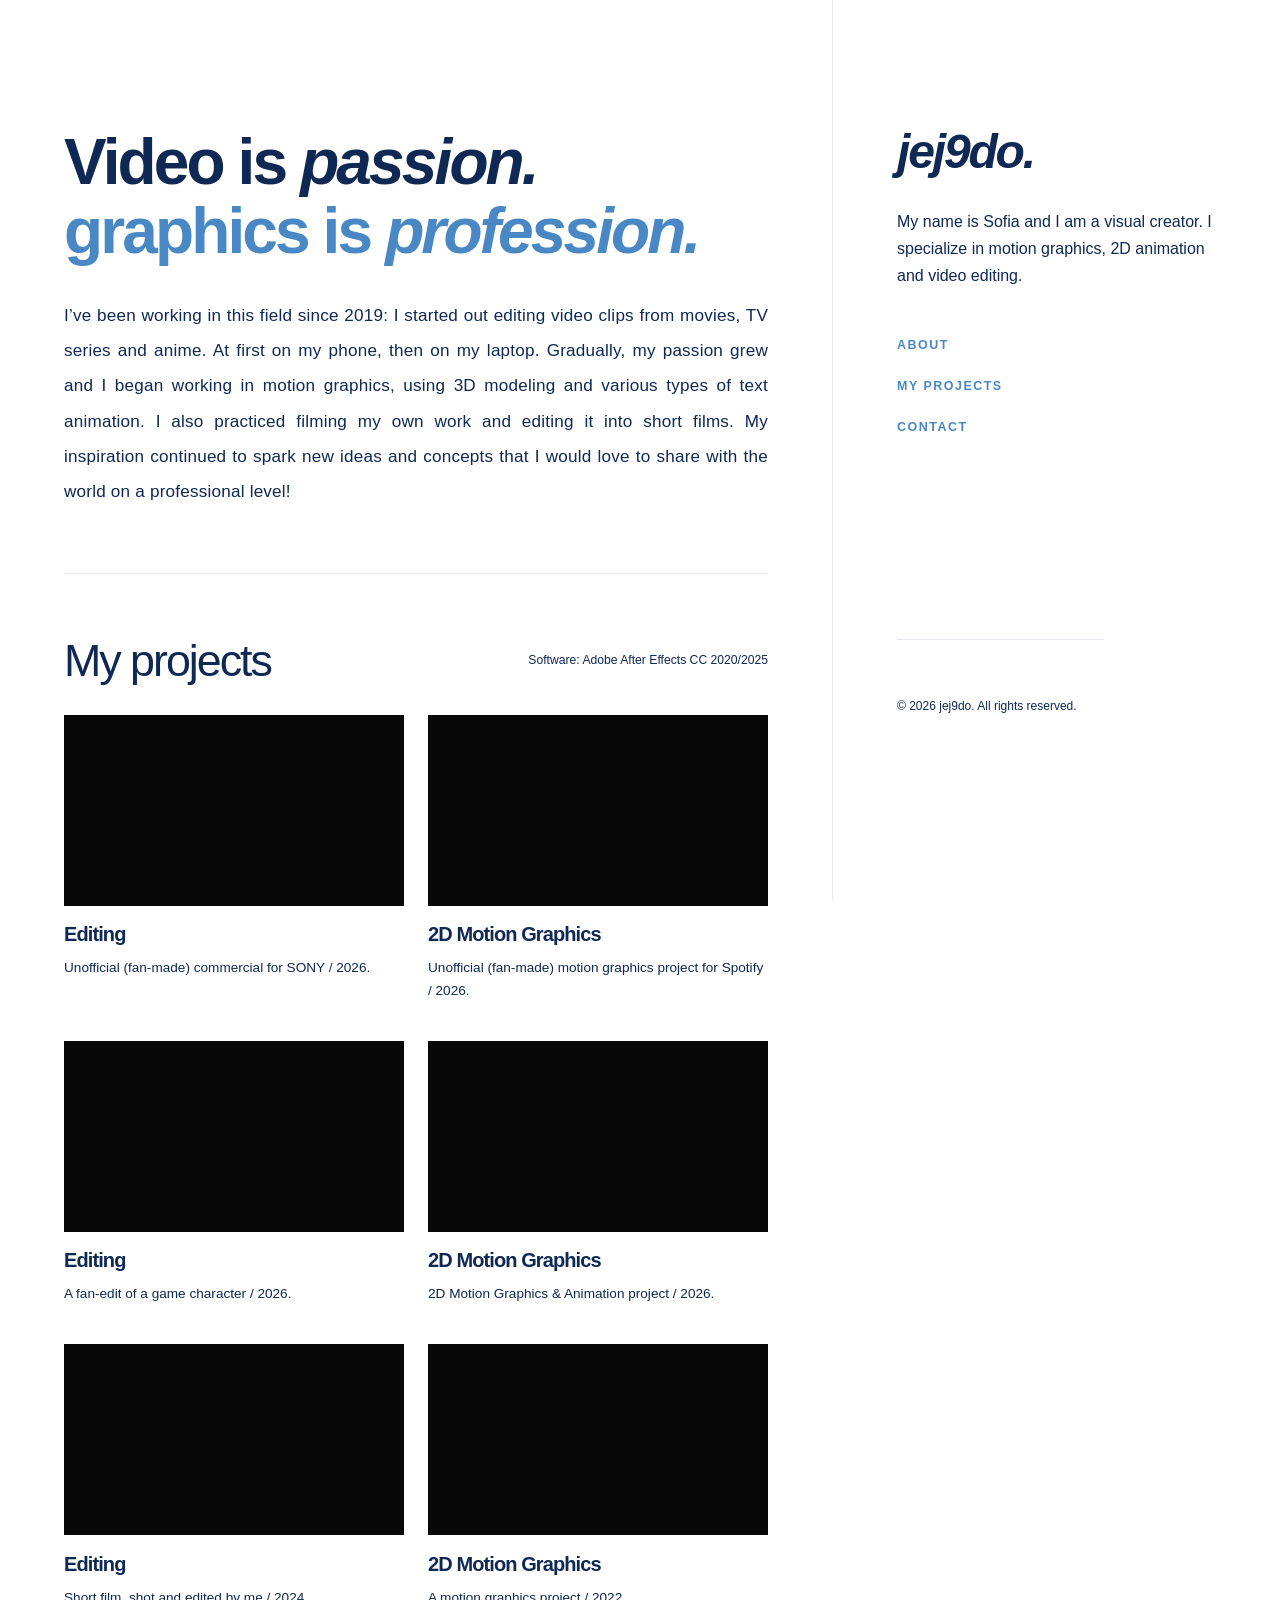
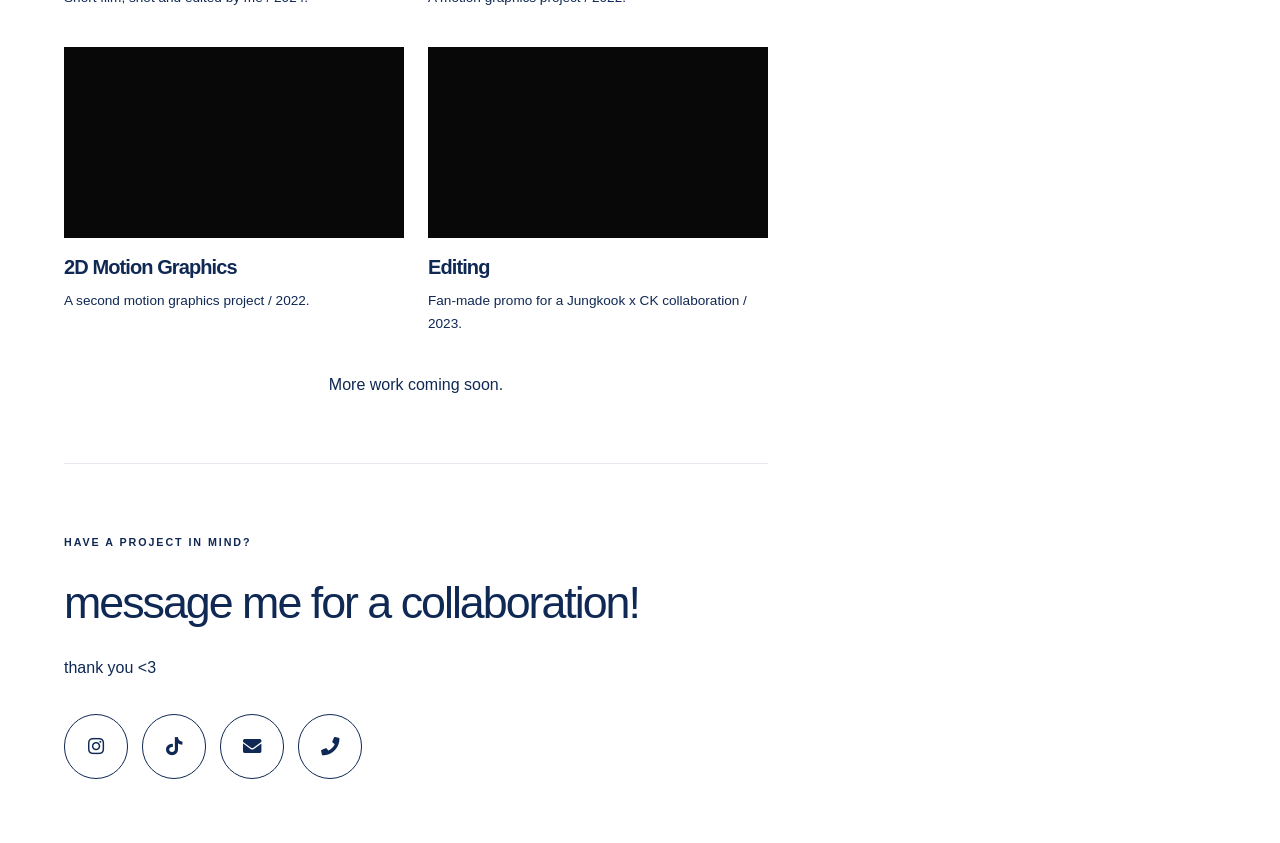
==== commit 0188c238: "Refresh styles for mobile welcome and spacing" ====
--- a/index.html
+++ b/index.html
@@ -6,7 +6,7 @@
   <meta name="viewport" content="width=device-width, initial-scale=1" />
   <meta name="description" content="Video portfolio and visual work by jej9do." />
   <link rel="stylesheet" href="assets/css/main.css" />
-  <link rel="stylesheet" href="assets/css/jej9do.css?v=27" />
+  <link rel="stylesheet" href="assets/css/jej9do.css?v=28" />
 </head>
 <body class="is-preload">
   <header id="header">
--- a/assets/css/jej9do.css
+++ b/assets/css/jej9do.css
@@ -771,3 +771,30 @@
     margin-top: 0 !important;
   }
 }
+
+
+/* Mobile welcome label at the very top of the page */
+.mobile-welcome {
+  display: none;
+}
+@media screen and (max-width: 736px) {
+  #header .mobile-welcome {
+    display: block !important;
+    align-self: center !important;
+    margin: 0 0 1.1em !important;
+    text-align: center !important;
+  }
+
+  /* A clear but compact gap between the About copy and My projects */
+  #main > #about {
+    padding-bottom: .35em !important;
+    margin-bottom: 0 !important;
+  }
+  #about .intro-copy {
+    margin-bottom: 2em !important;
+  }
+  #main > #work {
+    margin-top: 0 !important;
+    padding-top: .6em !important;
+  }
+}
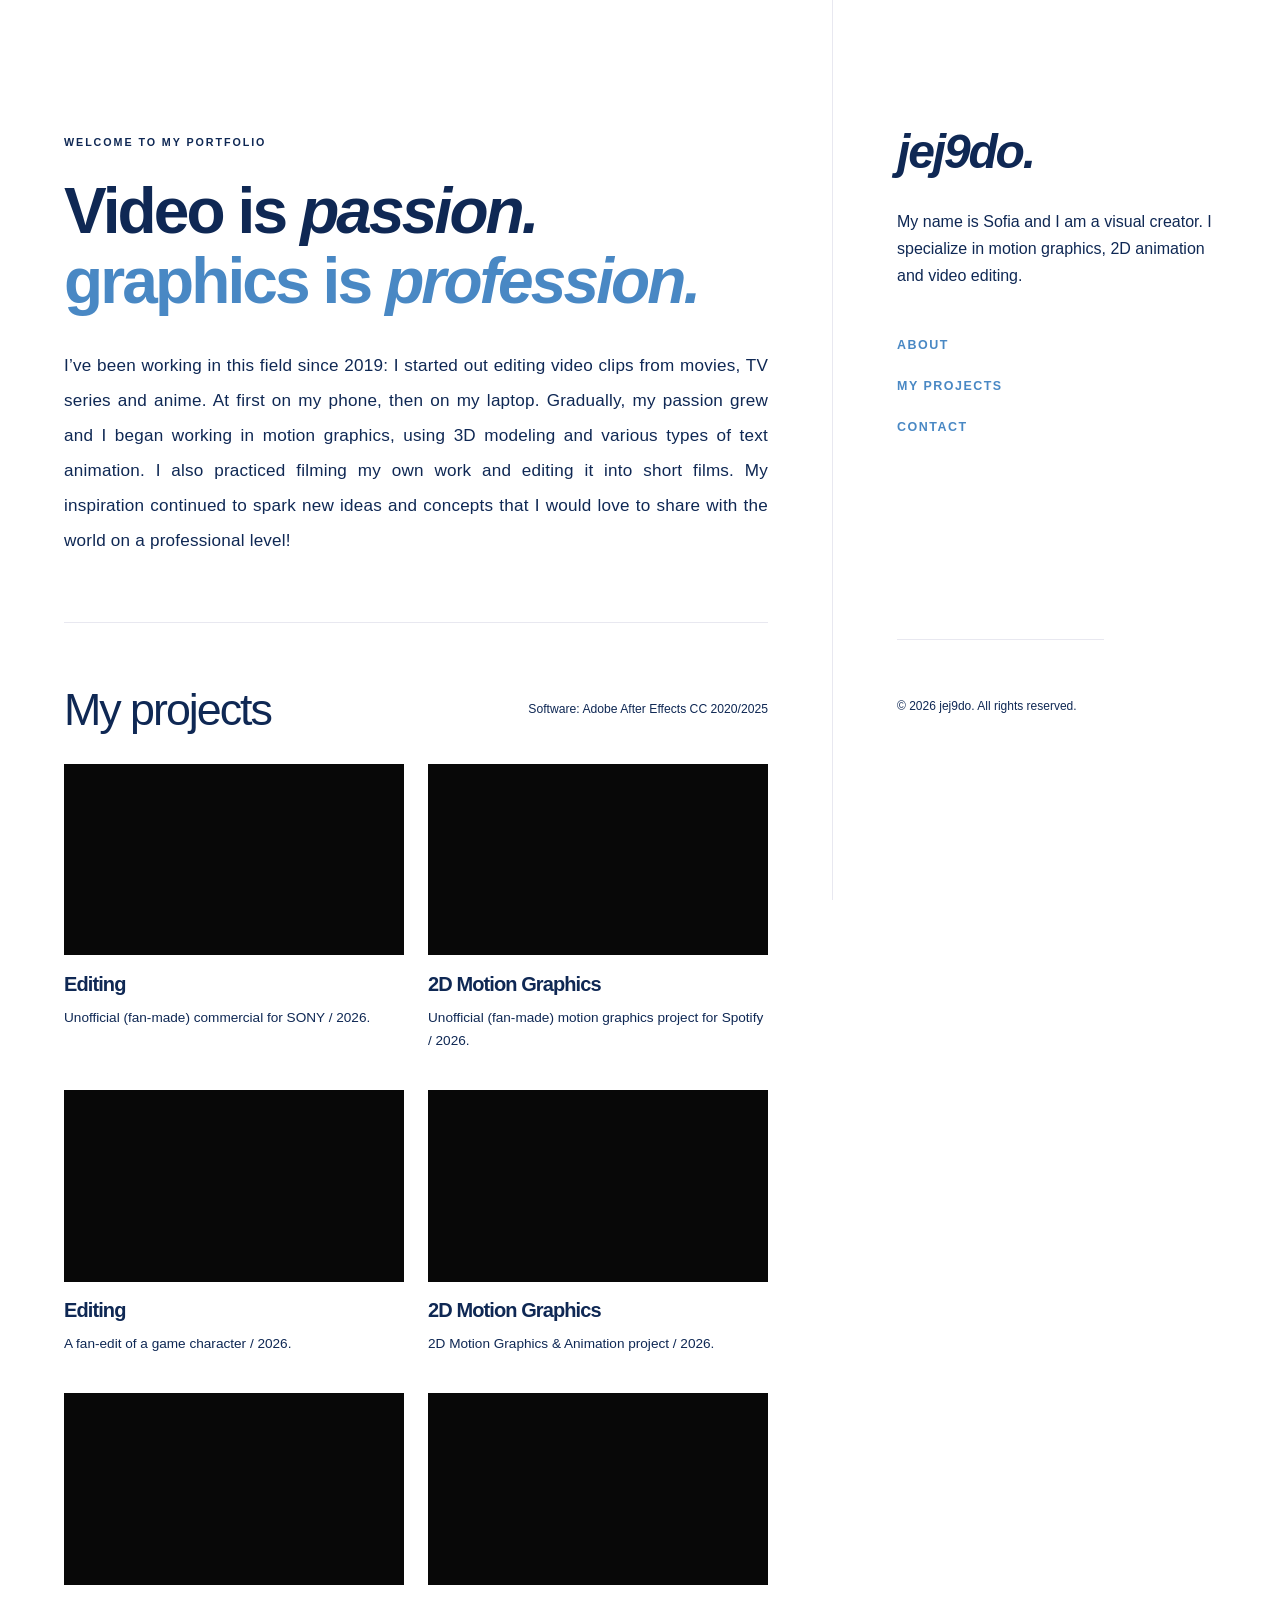
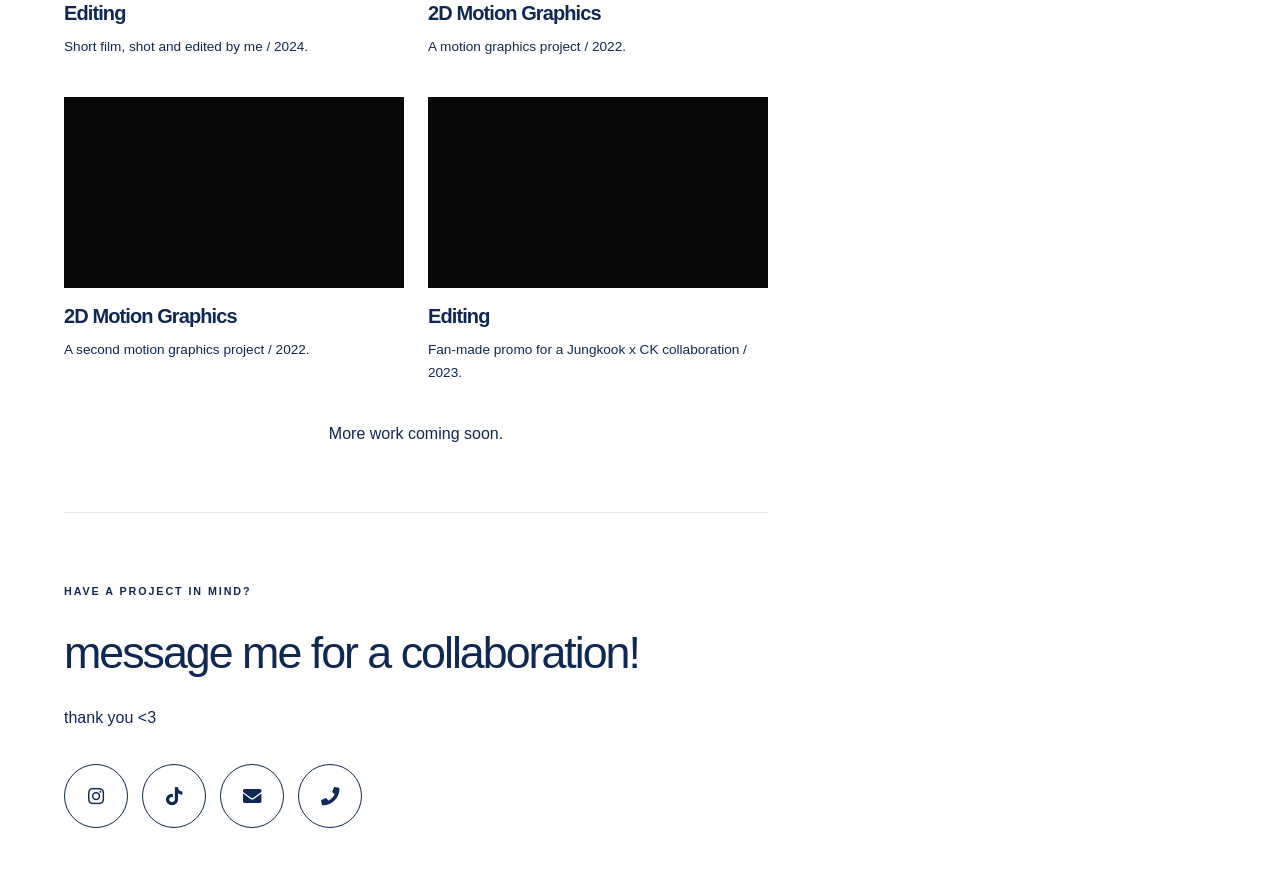
==== commit 288da178: "Restore desktop welcome label and add explicit About spacer" ====
--- a/index.html
+++ b/index.html
@@ -24,9 +24,11 @@
 
   <main id="main">
     <section id="about" class="intro">
+      <p class="eyebrow desktop-welcome">WELCOME TO MY PORTFOLIO</p>
       <h1>Video is <em>passion.</em><br /><span>graphics is <em>profession.</em></span></h1>
       <p class="intro-copy">I’ve been working in this field since 2019: I started out editing video clips from movies, TV series and anime. At first on my phone, then on my laptop. Gradually, my passion grew and I began working in motion graphics, using 3D modeling and various types of text animation. I also practiced filming my own work and editing it into short films. My inspiration continued to spark new ideas and concepts that I would love to share with the world on a professional level!</p>
-    </section>
+    
+      <p class="intro-spacer" aria-hidden="true"></p></section>
 
     <section id="work">
       <div class="project-topline">
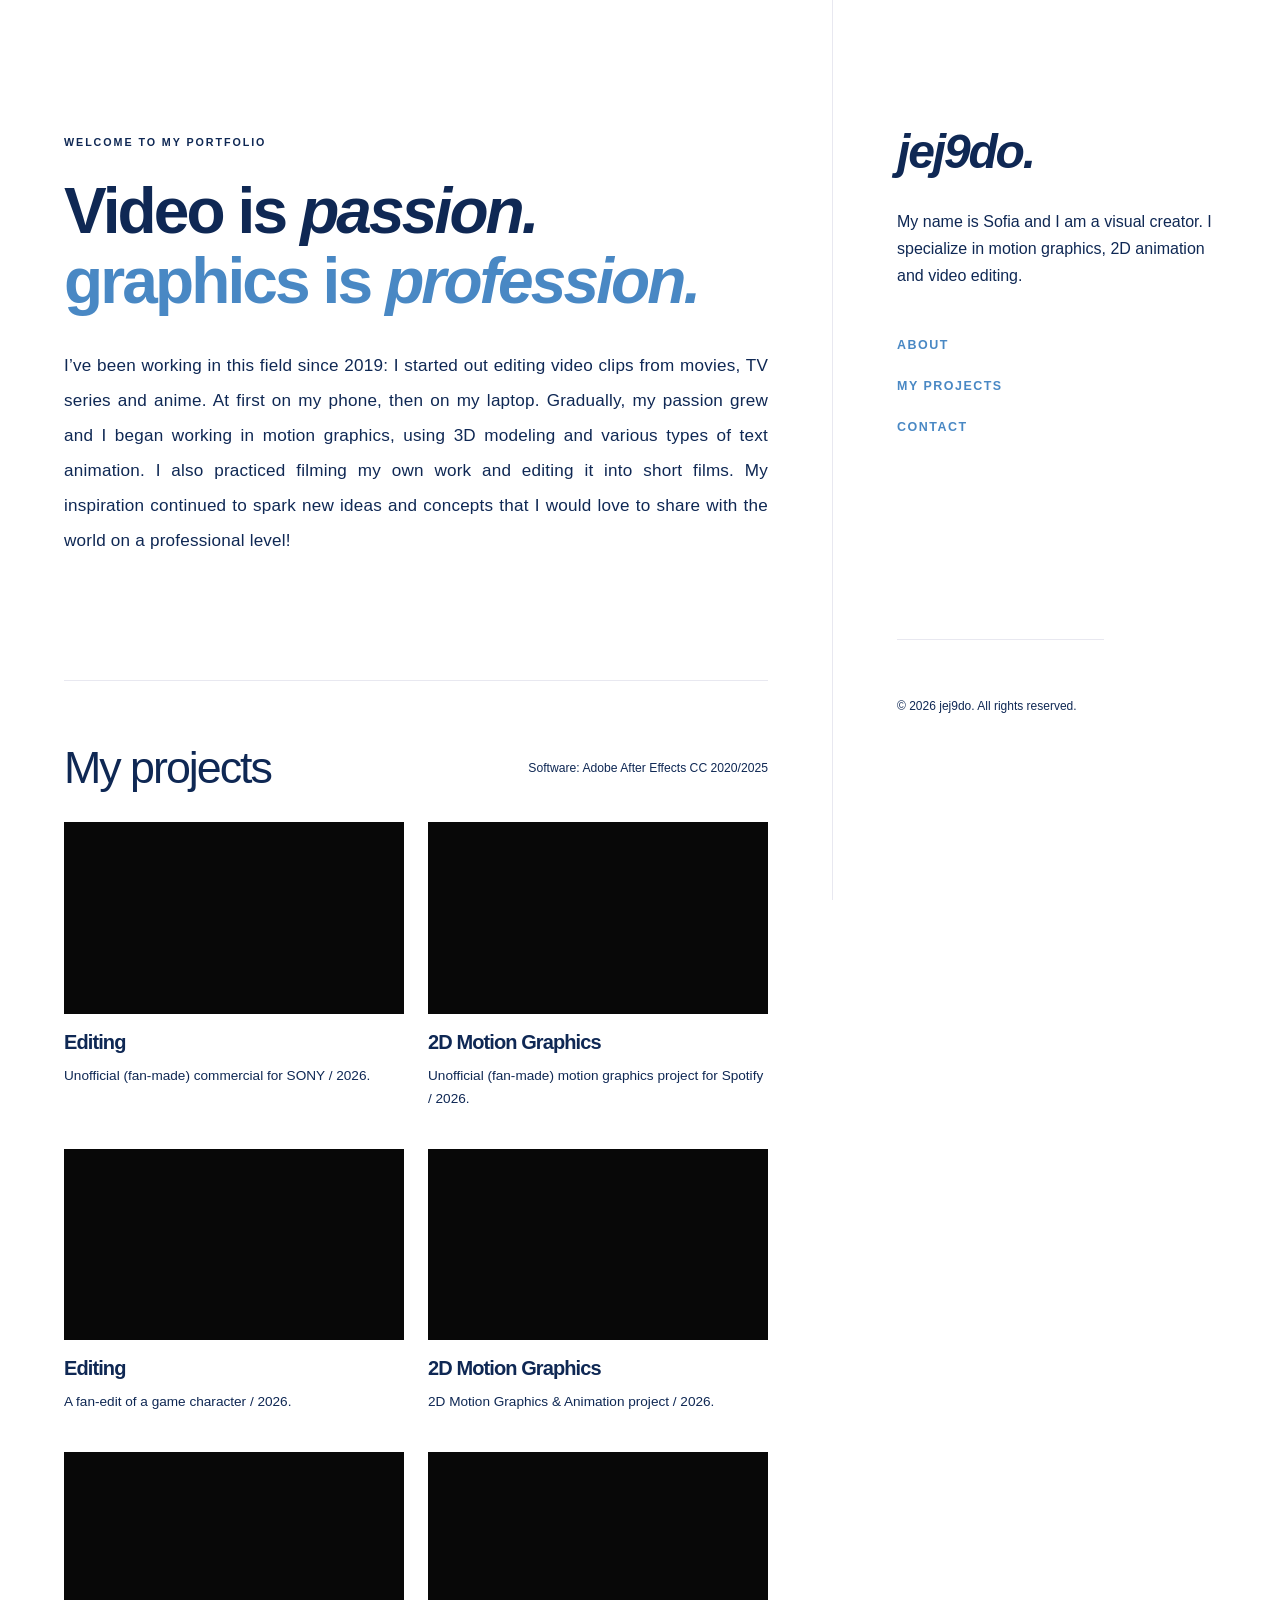
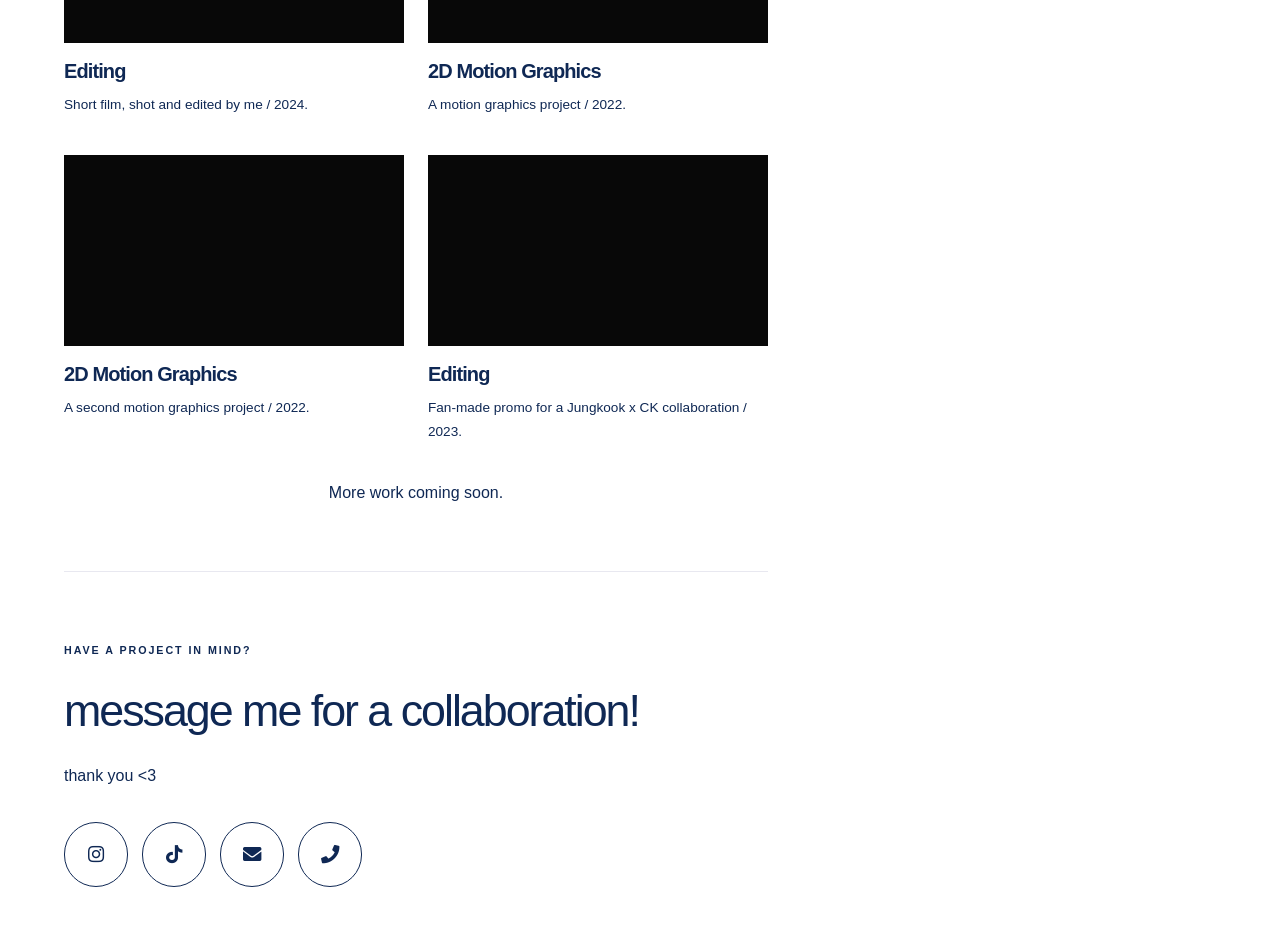
==== commit 3507b4e3: "Refresh final About spacing and welcome layout" ====
--- a/index.html
+++ b/index.html
@@ -6,7 +6,7 @@
   <meta name="viewport" content="width=device-width, initial-scale=1" />
   <meta name="description" content="Video portfolio and visual work by jej9do." />
   <link rel="stylesheet" href="assets/css/main.css" />
-  <link rel="stylesheet" href="assets/css/jej9do.css?v=28" />
+  <link rel="stylesheet" href="assets/css/jej9do.css?v=29" />
 </head>
 <body class="is-preload">
   <header id="header">
--- a/assets/css/jej9do.css
+++ b/assets/css/jej9do.css
@@ -798,3 +798,39 @@
     padding-top: .6em !important;
   }
 }
+
+
+/* Final correction: one blank paragraph after About; welcome label per device */
+.mobile-welcome { display: none !important; }
+.desktop-welcome { display: block !important; }
+.intro-spacer {
+  display: block !important;
+  height: 1.5em !important;
+  min-height: 1.5em !important;
+  margin: 0 !important;
+  padding: 0 !important;
+  line-height: 1.5em !important;
+}
+@media screen and (max-width: 736px) {
+  #header .mobile-welcome {
+    display: block !important;
+  }
+  #about .desktop-welcome {
+    display: none !important;
+  }
+  #main > #about {
+    margin-bottom: 0 !important;
+    padding-bottom: 0 !important;
+  }
+  #about .intro-copy {
+    margin-bottom: 0 !important;
+  }
+  #about .intro-spacer {
+    height: 1.5em !important;
+    min-height: 1.5em !important;
+  }
+  #main > #work {
+    margin-top: 0 !important;
+    padding-top: 0 !important;
+  }
+}
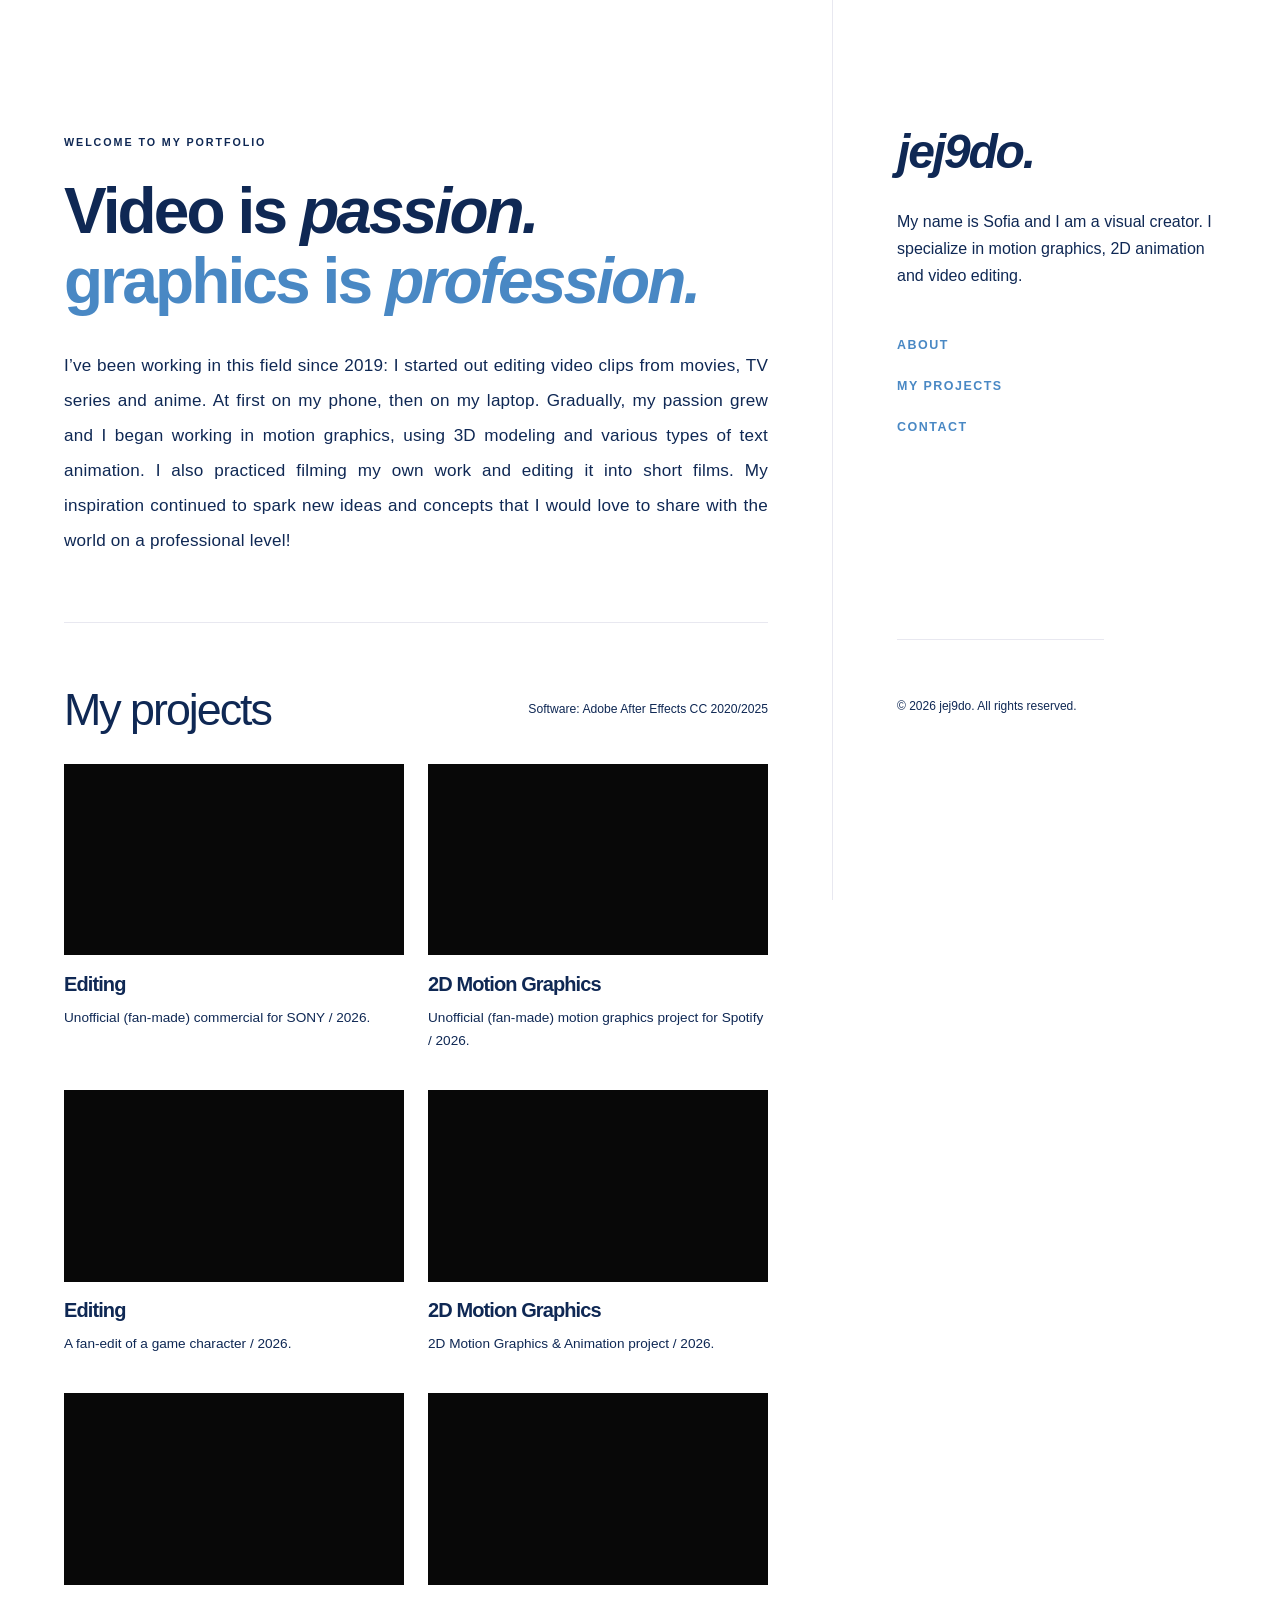
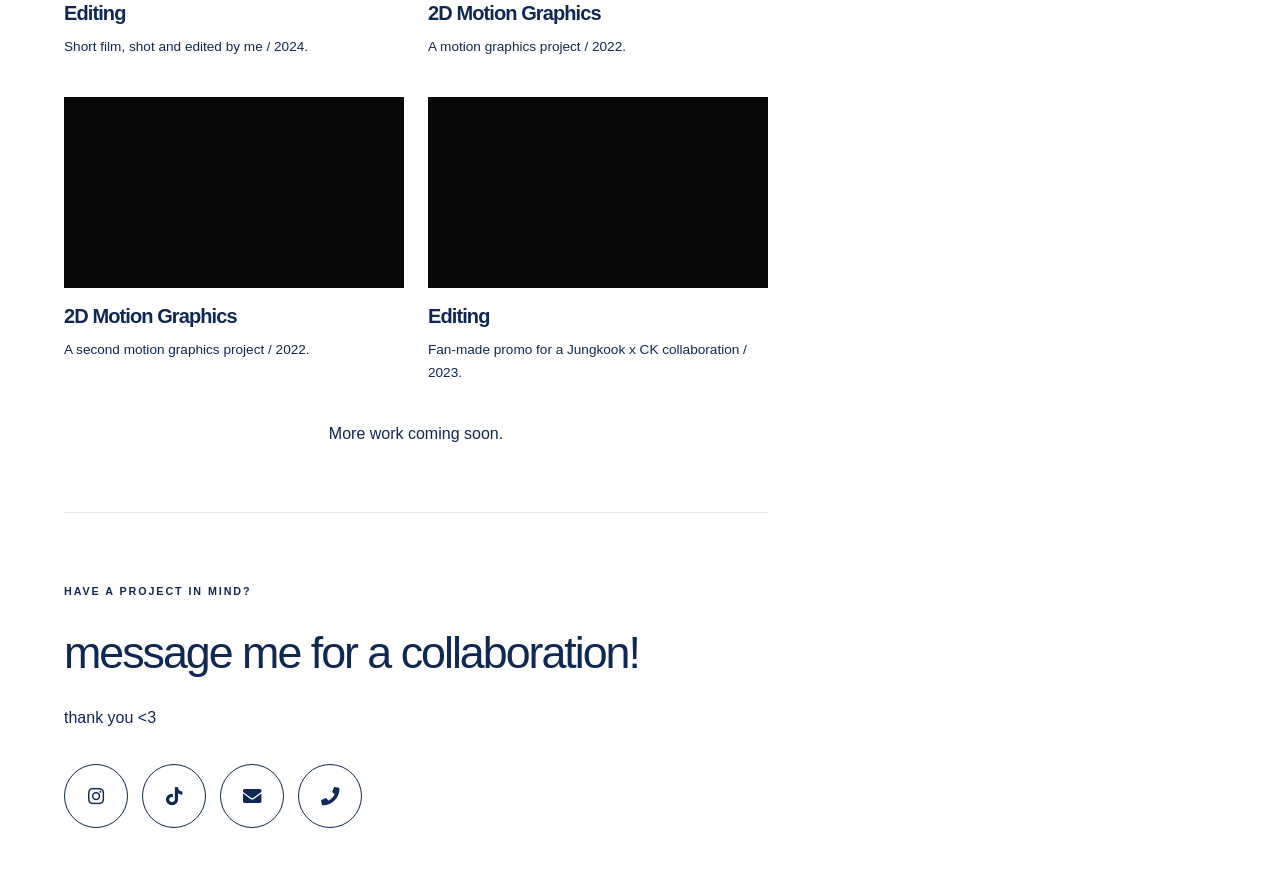
==== commit d997dfb0: "Refresh stylesheet for spacing refinement" ====
--- a/index.html
+++ b/index.html
@@ -6,7 +6,7 @@
   <meta name="viewport" content="width=device-width, initial-scale=1" />
   <meta name="description" content="Video portfolio and visual work by jej9do." />
   <link rel="stylesheet" href="assets/css/main.css" />
-  <link rel="stylesheet" href="assets/css/jej9do.css?v=29" />
+  <link rel="stylesheet" href="assets/css/jej9do.css?v=30" />
 </head>
 <body class="is-preload">
   <header id="header">
--- a/assets/css/jej9do.css
+++ b/assets/css/jej9do.css
@@ -834,3 +834,27 @@
     padding-top: 0 !important;
   }
 }
+
+
+/* Final spacing refinement: no About spacer on desktop, breathing room on mobile */
+@media screen and (min-width: 737px) {
+  #about .intro-spacer {
+    display: none !important;
+    height: 0 !important;
+    min-height: 0 !important;
+  }
+}
+@media screen and (max-width: 736px) {
+  #about .intro-spacer {
+    display: block !important;
+    height: 1.5em !important;
+    min-height: 1.5em !important;
+    margin: 0 !important;
+    padding: 0 !important;
+  }
+  /* Space between the divider and the My projects / Software row */
+  #main > #work {
+    padding-top: 1.15em !important;
+    margin-top: 0 !important;
+  }
+}
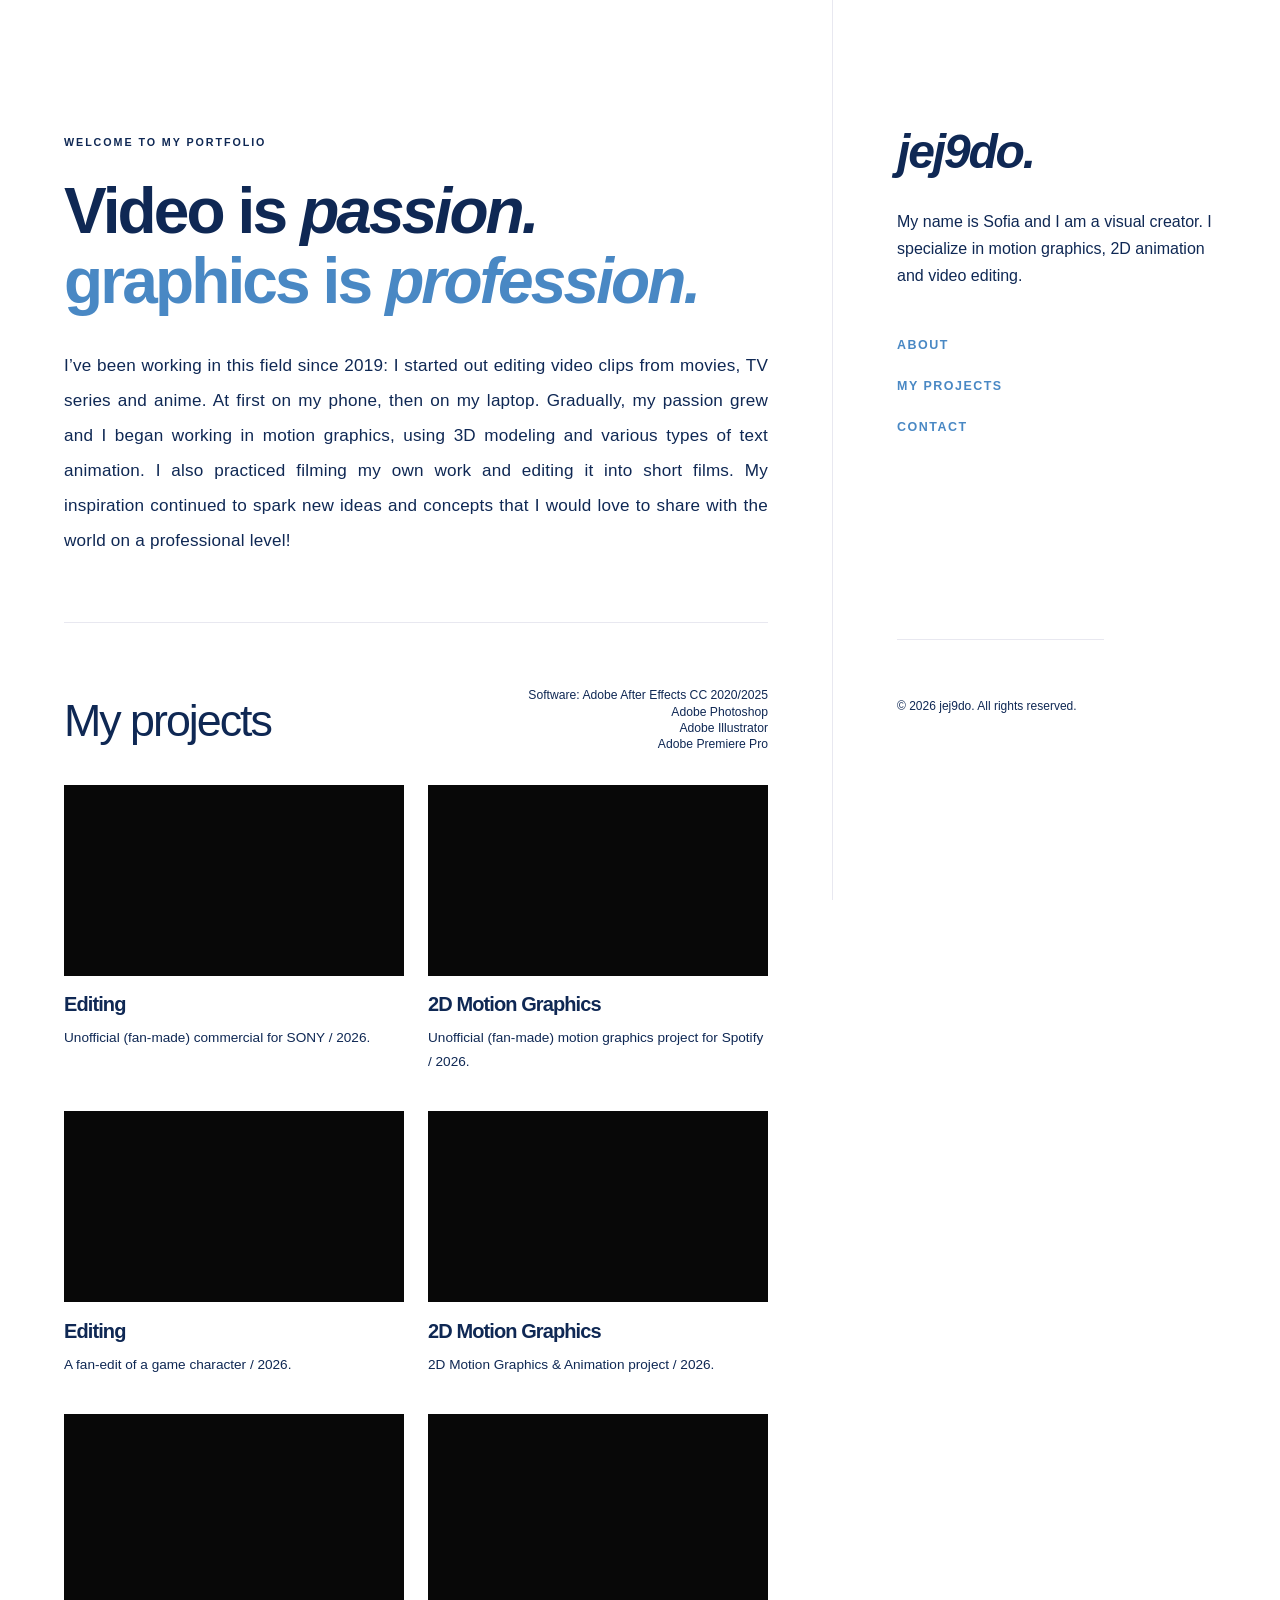
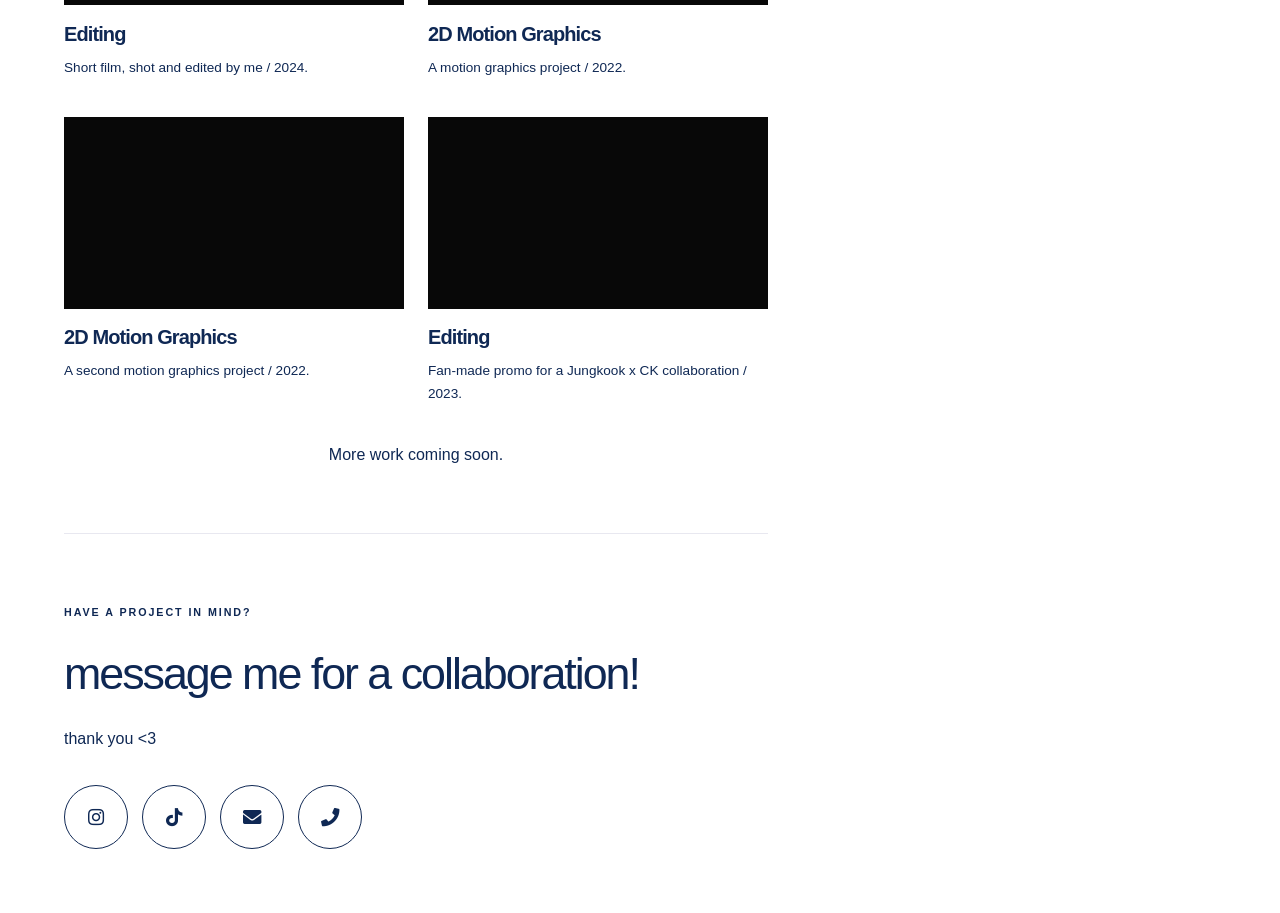
==== commit 5cfb35bd: "Add Photoshop Illustrator and Premiere Pro to software list" ====
--- a/index.html
+++ b/index.html
@@ -6,7 +6,7 @@
   <meta name="viewport" content="width=device-width, initial-scale=1" />
   <meta name="description" content="Video portfolio and visual work by jej9do." />
   <link rel="stylesheet" href="assets/css/main.css" />
-  <link rel="stylesheet" href="assets/css/jej9do.css?v=30" />
+  <link rel="stylesheet" href="assets/css/jej9do.css?v=32" />
 </head>
 <body class="is-preload">
   <header id="header">
@@ -37,6 +37,9 @@
         </div>
         <div class="project-software">
           <p><strong>Software:</strong> Adobe After Effects CC 2020/2025</p>
+          <p>Adobe Photoshop</p>
+          <p>Adobe Illustrator</p>
+          <p>Adobe Premiere Pro</p>
         </div>
       </div>
       <div class="row video-grid">
--- a/assets/css/jej9do.css
+++ b/assets/css/jej9do.css
@@ -858,3 +858,45 @@
     margin-top: 0 !important;
   }
 }
+
+
+/* Bring the About headline closer to the mobile navigation */
+@media screen and (max-width: 736px) {
+  #header {
+    padding-bottom: .45em !important;
+  }
+  #main {
+    padding-top: .55em !important;
+  }
+  #main > #about {
+    padding-top: .35em !important;
+  }
+}
+
+
+/* Mobile only: show one large video per row */
+@media screen and (max-width: 736px) {
+  .video-grid {
+    display: grid !important;
+    grid-template-columns: minmax(0, 1fr) !important;
+    column-gap: 0 !important;
+    row-gap: 2.2em !important;
+    width: 100% !important;
+  }
+  .video-grid > .work-item,
+  .video-grid > .featured-work,
+  .video-grid > [class*="col-"] {
+    display: block !important;
+    width: 100% !important;
+    max-width: 100% !important;
+    min-width: 0 !important;
+    margin: 0 !important;
+    padding: 0 !important;
+  }
+  .video-grid .video-frame.video-embed {
+    width: 100% !important;
+    max-width: 100% !important;
+    max-height: none !important;
+    aspect-ratio: 16 / 9 !important;
+  }
+}
